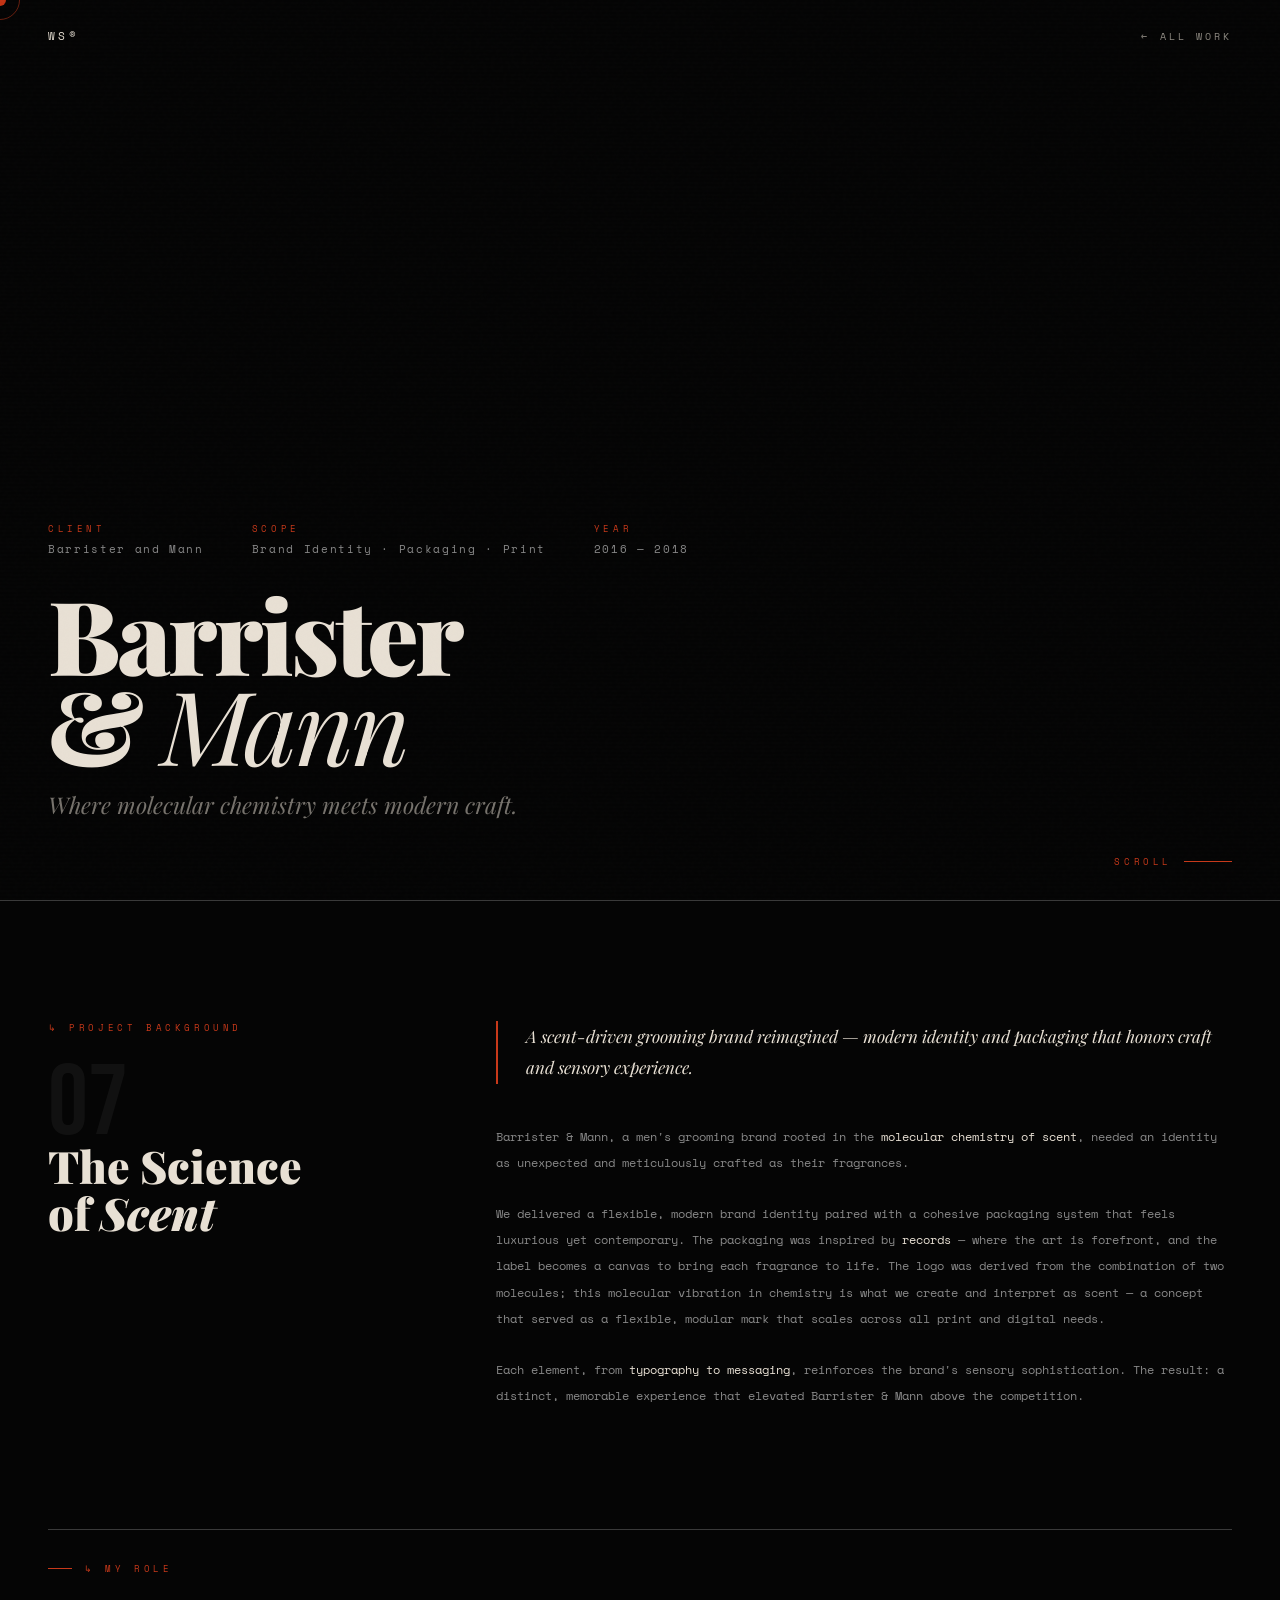
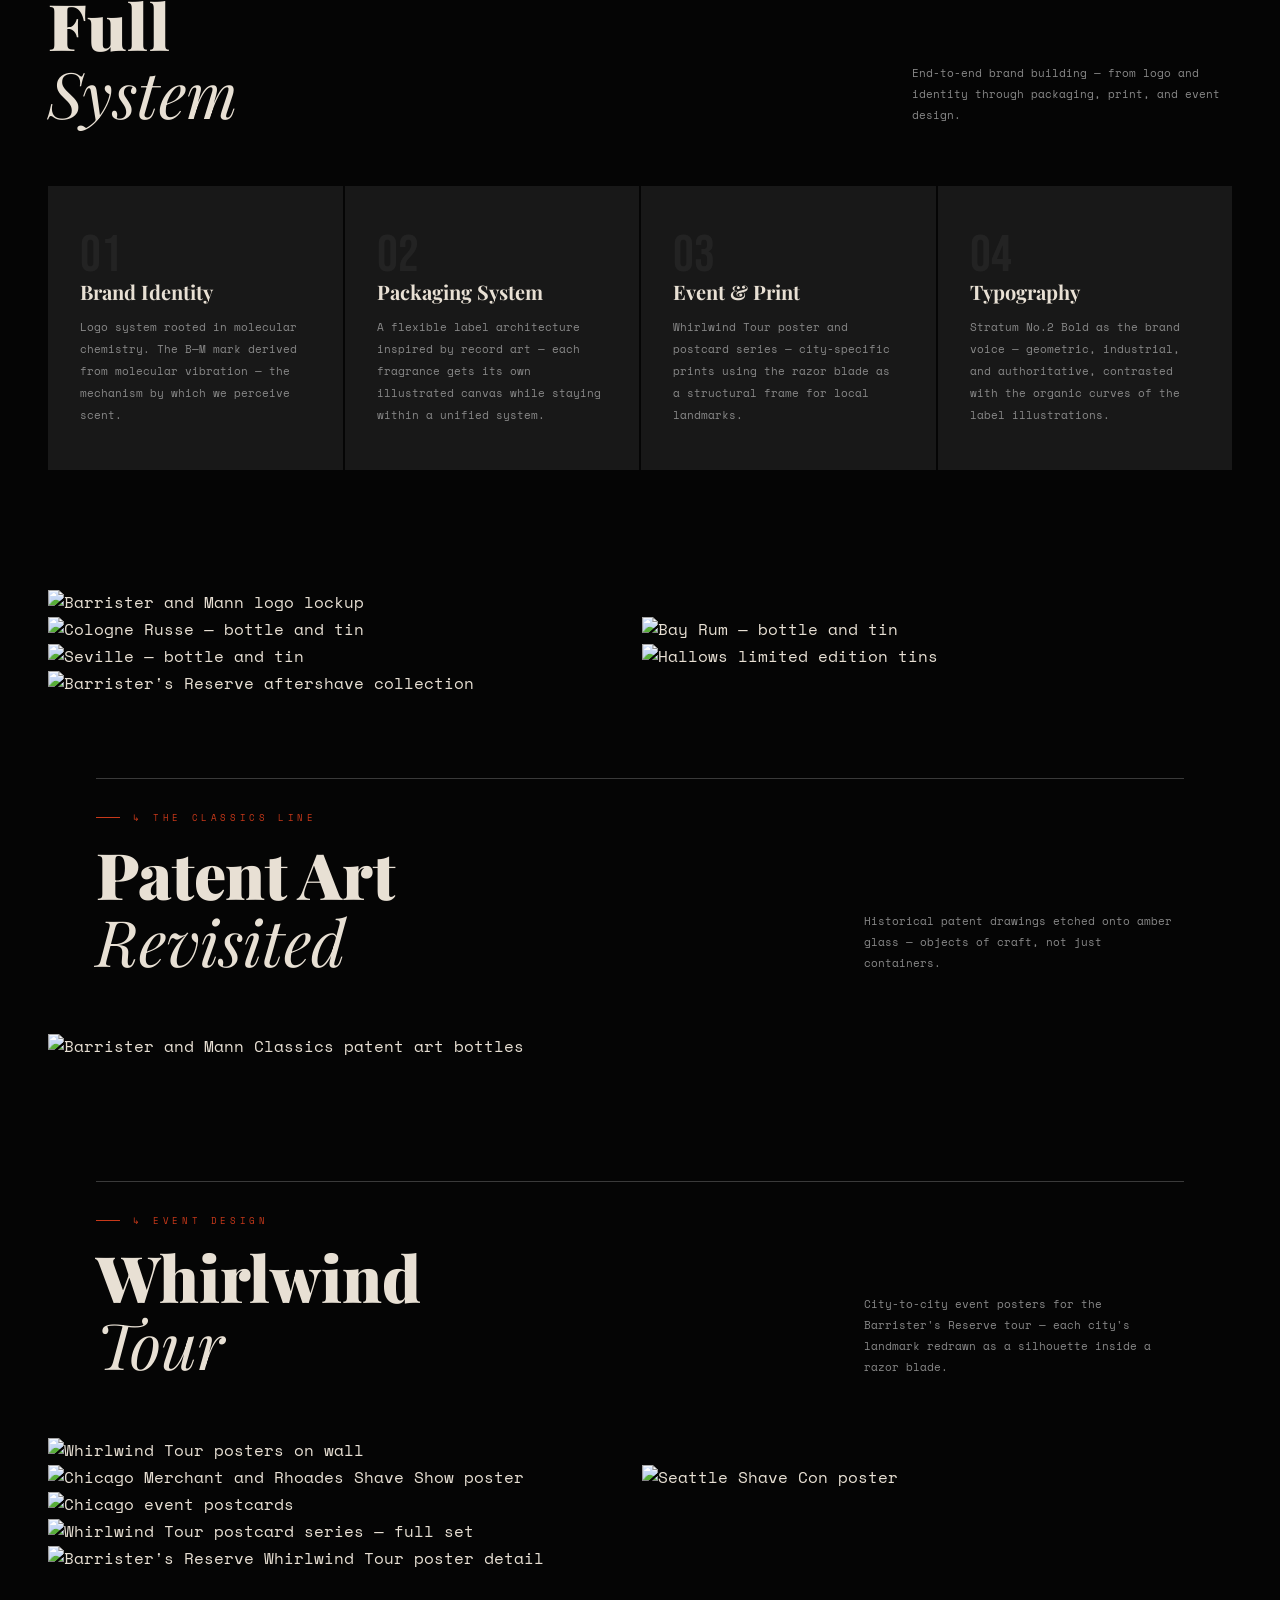
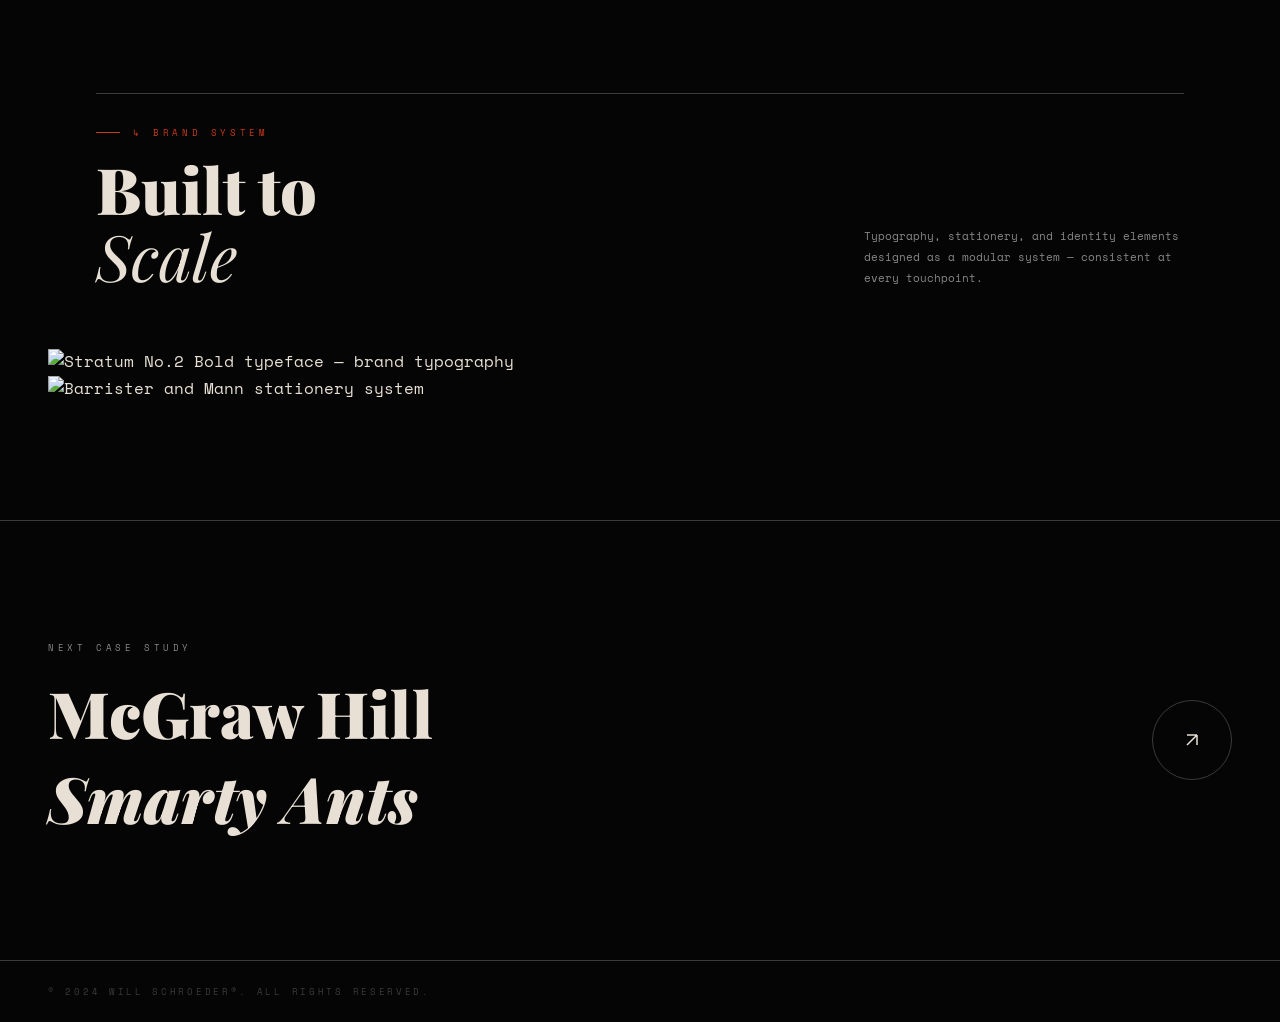
==== work/barrister-mann.html @ c2c6e13b "Add Barrister and Mann case study page Full case study with hero, overview, role cards, and image se" ====
<!DOCTYPE html>
<html lang="en">
<head>
<meta charset="UTF-8">
<meta name="viewport" content="width=device-width, initial-scale=1.0">
<title>Barrister and Mann — Will Schroeder®</title>
<style>
@import url('https://fonts.googleapis.com/css2?family=Playfair+Display:ital,wght@0,400;0,700;0,900;1,400;1,700&family=Space+Mono:ital,wght@0,400;0,700;1,400&family=Bebas+Neue&display=swap');
:root{--black:#050505;--bone:#e8e0d4;--red:#c8391a;--gray:#3a3a3a;--gray-light:#888;}
*,*::before,*::after{margin:0;padding:0;box-sizing:border-box;}
html{scroll-behavior:smooth;}
body{background:var(--black);color:var(--bone);font-family:'Space Mono',monospace;overflow-x:hidden;cursor:none;}
body::before{content:'';position:fixed;inset:0;background-image:url("data:image/svg+xml,%3Csvg viewBox='0 0 256 256' xmlns='http://www.w3.org/2000/svg'%3E%3Cfilter id='noise'%3E%3CfeTurbulence type='fractalNoise' baseFrequency='0.9' numOctaves='4' stitchTiles='stitch'/%3E%3C/filter%3E%3Crect width='100%25' height='100%25' filter='url(%23noise)' opacity='0.04'/%3E%3C/svg%3E");pointer-events:none;z-index:9990;opacity:0.35;}
.cursor{position:fixed;width:12px;height:12px;background:var(--red);border-radius:50%;pointer-events:none;z-index:9999;mix-blend-mode:difference;transform:translate(-50%,-50%);transition:width .2s,height .2s;}
.cursor-ring{position:fixed;width:40px;height:40px;border:1px solid rgba(200,57,26,0.5);border-radius:50%;pointer-events:none;z-index:9998;transform:translate(-50%,-50%);transition:width .3s,height .3s;}
.cursor.expand{width:20px;height:20px;}.cursor-ring.expand{width:64px;height:64px;}
nav{position:fixed;top:0;left:0;right:0;z-index:100;display:flex;justify-content:space-between;align-items:center;padding:28px 48px;transition:background .4s;}
nav.scrolled{background:rgba(5,5,5,0.88);backdrop-filter:blur(12px);border-bottom:1px solid rgba(58,58,58,0.4);}
.nav-logo{font-family:'Space Mono',monospace;font-size:11px;letter-spacing:.3em;text-transform:uppercase;color:var(--bone);text-decoration:none;}
.nav-back{font-size:10px;letter-spacing:.3em;text-transform:uppercase;color:var(--bone);text-decoration:none;opacity:.6;transition:opacity .2s;display:flex;align-items:center;gap:10px;}
.nav-back:hover{opacity:1;}.nav-back::before{content:'←';}

/* HERO */
#hero{position:relative;height:100vh;display:flex;flex-direction:column;justify-content:flex-end;padding:0 48px 80px;overflow:hidden;}
.hero-bg{position:absolute;inset:0;background-size:cover;background-position:center;filter:brightness(0.35) saturate(0.7);}
.hero-bg-overlay{position:absolute;inset:0;background:linear-gradient(to top,rgba(5,5,5,1) 0%,rgba(5,5,5,0.5) 45%,rgba(5,5,5,0.1) 100%);}
.hero-scanlines{position:absolute;inset:0;z-index:2;background:repeating-linear-gradient(0deg,transparent,transparent 2px,rgba(0,0,0,0.04) 2px,rgba(0,0,0,0.04) 4px);pointer-events:none;}
.hero-meta{position:relative;z-index:3;display:flex;gap:48px;margin-bottom:32px;opacity:0;animation:fadeUp 1s ease .4s forwards;}
.hero-meta-label{font-size:9px;letter-spacing:.4em;text-transform:uppercase;color:var(--red);margin-bottom:6px;}
.hero-meta-value{font-size:11px;letter-spacing:.15em;color:var(--gray-light);}
.hero-title{position:relative;z-index:3;font-family:'Playfair Display',serif;font-size:clamp(56px,8vw,130px);font-weight:900;line-height:.88;letter-spacing:-.03em;color:var(--bone);}
.hero-title em{font-style:italic;font-weight:400;}
.hero-eyeline{position:relative;z-index:3;font-family:'Playfair Display',serif;font-size:clamp(16px,1.8vw,24px);font-style:italic;color:rgba(232,224,212,0.5);margin-top:20px;opacity:0;animation:fadeIn 1s ease 1.2s forwards;}
.hero-scroll-hint{position:absolute;bottom:32px;right:48px;z-index:3;font-size:9px;letter-spacing:.4em;text-transform:uppercase;color:var(--red);display:flex;align-items:center;gap:12px;opacity:0;animation:fadeIn 1s ease 1.4s forwards;}
.hero-scroll-hint::after{content:'';display:block;width:48px;height:1px;background:var(--red);animation:extendLine 1s ease 2s both;}

/* SHARED */
.section-label{font-size:9px;letter-spacing:.4em;text-transform:uppercase;color:var(--red);display:flex;align-items:center;gap:12px;margin-bottom:16px;}
.section-label::before{content:'';width:24px;height:1px;background:var(--red);}
.section-header{border-top:1px solid var(--gray);padding-top:32px;display:flex;justify-content:space-between;align-items:baseline;margin-bottom:60px;}
.section-title{font-family:'Playfair Display',serif;font-size:clamp(36px,5vw,72px);font-weight:900;color:var(--bone);line-height:1.05;}
.section-title em{font-style:italic;font-weight:400;}
.section-note{font-size:11px;line-height:1.9;color:var(--gray-light);max-width:320px;align-self:flex-end;}
.full-img{width:100%;display:block;}
.pad{padding:0 48px 120px;}
.pad-sm{padding:0 48px 3px;}
.two-col{display:grid;grid-template-columns:1fr 1fr;gap:3px;}
.three-col{display:grid;grid-template-columns:1fr 1fr 1fr;gap:3px;}

/* OVERVIEW */
#overview{padding:120px 48px;display:grid;grid-template-columns:1fr 2fr;gap:80px;align-items:start;border-top:1px solid var(--gray);}
.overview-left{position:sticky;top:140px;}
.overview-eyebrow{font-size:9px;letter-spacing:.4em;text-transform:uppercase;color:var(--red);margin-bottom:20px;}
.overview-num{font-family:'Bebas Neue',sans-serif;font-size:100px;color:rgba(255,255,255,0.05);line-height:1;margin-bottom:-12px;}
.overview-heading{font-family:'Playfair Display',serif;font-size:clamp(32px,3.5vw,52px);font-weight:900;line-height:1.05;color:var(--bone);}
.overview-intro{font-family:'Playfair Display',serif;font-size:17px;font-weight:400;font-style:italic;line-height:1.85;color:var(--bone);border-left:2px solid var(--red);padding-left:28px;margin-bottom:40px;}
.overview-body{font-size:12px;line-height:2.2;color:var(--gray-light);}
.overview-body strong{color:var(--bone);font-weight:400;}
.overview-body p+p{margin-top:24px;}

/* ROLE CARDS */
#role{padding:0 48px 120px;}
.role-grid{display:grid;grid-template-columns:repeat(4,1fr);gap:2px;}
.role-item{background:#181818;padding:44px 32px;transition:background .3s;}
.role-item:hover{background:#242424;}
.role-num{font-family:'Bebas Neue',sans-serif;font-size:52px;color:rgba(255,255,255,0.05);line-height:1;margin-bottom:-2px;}
.role-title{font-family:'Playfair Display',serif;font-size:20px;font-weight:700;color:var(--bone);margin-bottom:12px;line-height:1.2;}
.role-body{font-size:11px;line-height:2;color:var(--gray-light);}

/* NEXT */
#next{padding:120px 48px;border-top:1px solid var(--gray);display:flex;justify-content:space-between;align-items:center;}
.next-label{font-size:9px;letter-spacing:.4em;text-transform:uppercase;color:var(--gray-light);margin-bottom:16px;}
.next-title{font-family:'Playfair Display',serif;font-size:clamp(36px,5vw,72px);font-weight:900;color:var(--bone);}
.next-arrow{width:80px;height:80px;border:1px solid var(--gray);border-radius:50%;display:flex;align-items:center;justify-content:center;text-decoration:none;transition:border-color .3s,background .3s;flex-shrink:0;}
.next-arrow:hover{border-color:var(--red);background:var(--red);}
.next-arrow svg{width:24px;height:24px;stroke:var(--bone);fill:none;}
footer{border-top:1px solid var(--gray);padding:24px 48px;display:flex;justify-content:space-between;}
.footer-copy{font-size:9px;letter-spacing:.3em;color:var(--gray);text-transform:uppercase;}

/* REVEAL */
.reveal{opacity:0;transform:translateY(44px);transition:opacity 1s cubic-bezier(0.16,1,0.3,1),transform 1s cubic-bezier(0.16,1,0.3,1);}
.reveal.visible{opacity:1;transform:translateY(0);}
.reveal-delay-1{transition-delay:.12s;}.reveal-delay-2{transition-delay:.24s;}
.reveal-img{opacity:0;transform:scale(1.04);transition:opacity 1.2s cubic-bezier(0.16,1,0.3,1),transform 1.2s cubic-bezier(0.16,1,0.3,1);}
.reveal-img.visible{opacity:1;transform:scale(1);}
.reveal-card{opacity:0;transform:translateY(60px);transition:opacity .8s cubic-bezier(0.16,1,0.3,1),transform .8s cubic-bezier(0.16,1,0.3,1);}
.reveal-card.visible{opacity:1;transform:translateY(0);}
@keyframes fadeUp{from{opacity:0;transform:translateY(30px)}to{opacity:1;transform:translateY(0)}}
@keyframes fadeIn{from{opacity:0}to{opacity:1}}
@keyframes extendLine{from{width:0}to{width:48px}}

@media(max-width:768px){
  nav{padding:20px 24px;}#hero{padding:0 24px 60px;}
  #overview{grid-template-columns:1fr;gap:40px;padding:80px 24px;}.overview-left{position:static;}
  .pad,.pad-sm,#role,#next{padding-left:24px;padding-right:24px;}
  .role-grid,.two-col,.three-col{grid-template-columns:1fr;}
  #next{flex-direction:column;gap:40px;}
}
</style>
<script defer src="/_vercel/insights/script.js"></script>
</head>
<body>
<div class="cursor" id="cursor"></div>
<div class="cursor-ring" id="cursorRing"></div>
<nav id="nav">
  <a href="/" class="nav-logo">WS®</a>
  <a href="/" class="nav-back">All Work</a>
</nav>

<section id="hero">
  <div class="hero-bg" style="background-image:url('../assets/images/B&M/689cd8c75850a53e1032d0e8_classics-p-1600.png');"></div>
  <div class="hero-bg-overlay"></div>
  <div class="hero-scanlines"></div>
  <div class="hero-meta">
    <div><p class="hero-meta-label">Client</p><p class="hero-meta-value">Barrister and Mann</p></div>
    <div><p class="hero-meta-label">Scope</p><p class="hero-meta-value">Brand Identity · Packaging · Print</p></div>
    <div><p class="hero-meta-label">Year</p><p class="hero-meta-value">2016 — 2018</p></div>
  </div>
  <h1 class="hero-title">Barrister<br>&amp; <em>Mann</em></h1>
  <p class="hero-eyeline">Where molecular chemistry meets modern craft.</p>
  <p class="hero-scroll-hint">Scroll</p>
</section>

<section id="overview">
  <div class="overview-left">
    <div class="overview-eyebrow reveal">↳ Project Background</div>
    <div class="overview-num reveal">07</div>
    <h2 class="overview-heading reveal">The Science<br>of <em>Scent</em></h2>
  </div>
  <div class="overview-right">
    <p class="overview-intro reveal">A scent-driven grooming brand reimagined — modern identity and packaging that honors craft and sensory experience.</p>
    <div class="overview-body reveal reveal-delay-1">
      <p>Barrister &amp; Mann, a men's grooming brand rooted in the <strong>molecular chemistry of scent</strong>, needed an identity as unexpected and meticulously crafted as their fragrances.</p>
      <p>We delivered a flexible, modern brand identity paired with a cohesive packaging system that feels luxurious yet contemporary. The packaging was inspired by <strong>records</strong> — where the art is forefront, and the label becomes a canvas to bring each fragrance to life. The logo was derived from the combination of two molecules; this molecular vibration in chemistry is what we create and interpret as scent — a concept that served as a flexible, modular mark that scales across all print and digital needs.</p>
      <p>Each element, from <strong>typography to messaging</strong>, reinforces the brand's sensory sophistication. The result: a distinct, memorable experience that elevated Barrister &amp; Mann above the competition.</p>
    </div>
  </div>
</section>

<section id="role">
  <div class="section-header reveal">
    <div><div class="section-label">↳ My Role</div><h2 class="section-title">Full<br><em>System</em></h2></div>
    <p class="section-note">End-to-end brand building — from logo and identity through packaging, print, and event design.</p>
  </div>
  <div class="role-grid">
    <div class="role-item reveal-card">
      <div class="role-num">01</div>
      <h3 class="role-title">Brand Identity</h3>
      <p class="role-body">Logo system rooted in molecular chemistry. The B—M mark derived from molecular vibration — the mechanism by which we perceive scent.</p>
    </div>
    <div class="role-item reveal-card reveal-delay-1">
      <div class="role-num">02</div>
      <h3 class="role-title">Packaging System</h3>
      <p class="role-body">A flexible label architecture inspired by record art — each fragrance gets its own illustrated canvas while staying within a unified system.</p>
    </div>
    <div class="role-item reveal-card reveal-delay-1">
      <div class="role-num">03</div>
      <h3 class="role-title">Event & Print</h3>
      <p class="role-body">Whirlwind Tour poster and postcard series — city-specific prints using the razor blade as a structural frame for local landmarks.</p>
    </div>
    <div class="role-item reveal-card reveal-delay-2">
      <div class="role-num">04</div>
      <h3 class="role-title">Typography</h3>
      <p class="role-body">Stratum No.2 Bold as the brand voice — geometric, industrial, and authoritative, contrasted with the organic curves of the label illustrations.</p>
    </div>
  </div>
</section>

<!-- Logo lockup full width -->
<div class="pad-sm">
  <img src="../assets/images/B&M/689cd49fa2018342fde187bf_960a3f41896477.586dbfbce761a-p-1600.webp" alt="Barrister and Mann logo lockup" class="full-img reveal-img">
</div>

<!-- Packaging: Cologne Russe + Bay Rum -->
<div class="pad-sm">
  <div class="two-col">
    <img src="../assets/images/B&M/689cd6890e5931bb81d5788a_2cfc1047063877.599335bd87789-p-1600.webp" alt="Cologne Russe — bottle and tin" class="full-img reveal-img">
    <img src="../assets/images/B&M/689cd68924e8b6cf0a14bf8a_26f36b47063877.599335bd883e4-p-1600.webp" alt="Bay Rum — bottle and tin" class="full-img reveal-img reveal-delay-1">
  </div>
</div>

<!-- Seville + Hallows -->
<div class="pad-sm">
  <div class="two-col">
    <img src="../assets/images/B&M/689cd5dc96dcd96eb67698f5_6cf5c541896477.5993345fb32b3-p-1600.webp" alt="Seville — bottle and tin" class="full-img reveal-img">
    <img src="../assets/images/B&M/689cd9028ba51c180fc7b5d1_hallows-p-1600.png" alt="Hallows limited edition tins" class="full-img reveal-img reveal-delay-1">
  </div>
</div>

<!-- 6-bottle classics lineup full width -->
<div class="pad-sm">
  <img src="../assets/images/B&M/689cd8c75850a53e1032d0e8_classics-p-1600.png" alt="Barrister's Reserve aftershave collection" class="full-img reveal-img">
</div>

<!-- Patent art classics bottles -->
<section class="pad-sm">
  <div class="section-header reveal" style="margin:80px 48px 60px;border-top:1px solid var(--gray);padding-top:32px;">
    <div><div class="section-label">↳ The Classics Line</div><h2 class="section-title">Patent Art<br><em>Revisited</em></h2></div>
    <p class="section-note">Historical patent drawings etched onto amber glass — objects of craft, not just containers.</p>
  </div>
  <img src="../assets/images/B&M/689cd6d122f2378c82586ef3_9a79b341896477.59a83dc09b18b-p-1600.webp" alt="Barrister and Mann Classics patent art bottles" class="full-img reveal-img">
</section>

<!-- Event Design section -->
<section class="pad-sm" style="margin-top:120px;">
  <div class="section-header reveal" style="margin:0 48px 60px;border-top:1px solid var(--gray);padding-top:32px;">
    <div><div class="section-label">↳ Event Design</div><h2 class="section-title">Whirlwind<br><em>Tour</em></h2></div>
    <p class="section-note">City-to-city event posters for the Barrister's Reserve tour — each city's landmark redrawn as a silhouette inside a razor blade.</p>
  </div>
  <img src="../assets/images/B&M/689cd775a91d0fc785f4315d_98980545702693.583a26285aefd-p-1600.webp" alt="Whirlwind Tour posters on wall" class="full-img reveal-img">
</section>

<!-- Chicago + Seattle posters -->
<div class="pad-sm">
  <div class="two-col">
    <img src="../assets/images/B&M/689cd790b5bf200810b61493_b2637545702693.5873039c3eda0-p-1600.webp" alt="Chicago Merchant and Rhoades Shave Show poster" class="full-img reveal-img">
    <img src="../assets/images/B&M/689cd71ec0679bfd2c8c90a3_30bcd541896477.5874edc495448-p-1600.webp" alt="Seattle Shave Con poster" class="full-img reveal-img reveal-delay-1">
  </div>
</div>

<!-- Orange postcards stacked -->
<div class="pad-sm">
  <img src="../assets/images/B&M/689cd790120148bdd1f8f526_ff473c45702693.588ff9f20430e-p-1600.webp" alt="Chicago event postcards" class="full-img reveal-img">
</div>

<!-- Fanned colorful postcards -->
<div class="pad-sm">
  <img src="../assets/images/B&M/689cd7904059bc07fa995215_ba06f145702693.588827979838c-p-1600.webp" alt="Whirlwind Tour postcard series — full set" class="full-img reveal-img">
</div>

<!-- Red poster detail -->
<div class="pad-sm">
  <img src="../assets/images/B&M/689cd71e452a729e765cd489_514bc441896477.588826cf0d6d0-p-1600.webp" alt="Barrister's Reserve Whirlwind Tour poster detail" class="full-img reveal-img">
</div>

<!-- Brand System section -->
<section class="pad-sm" style="margin-top:120px;">
  <div class="section-header reveal" style="margin:0 48px 60px;border-top:1px solid var(--gray);padding-top:32px;">
    <div><div class="section-label">↳ Brand System</div><h2 class="section-title">Built to<br><em>Scale</em></h2></div>
    <p class="section-note">Typography, stationery, and identity elements designed as a modular system — consistent at every touchpoint.</p>
  </div>
  <img src="../assets/images/B&M/689cd7dc90affe313e9d6e58_370f7d41896477.5874ec30d5b43-p-1600.webp" alt="Stratum No.2 Bold typeface — brand typography" class="full-img reveal-img">
</section>

<!-- Stationery -->
<div class="pad">
  <img src="../assets/images/B&M/689cd5c2eeff62ee60df176c_0441e141896477.588827fe960d5-p-1600.webp" alt="Barrister and Mann stationery system" class="full-img reveal-img">
</div>

<section id="next">
  <div>
    <p class="next-label reveal">Next Case Study</p>
    <h2 class="next-title reveal reveal-delay-1">McGraw Hill<br><em>Smarty Ants</em></h2>
  </div>
  <a href="mcgraw-hill.html" class="next-arrow">
    <svg viewBox="0 0 24 24" stroke-width="1.5"><path d="M7 17L17 7M17 7H7M17 7v10"/></svg>
  </a>
</section>
<footer>
  <span class="footer-copy">© 2024 Will Schroeder®. All rights reserved.</span>
</footer>

<script>
  const cursor=document.getElementById('cursor'),ring=document.getElementById('cursorRing');
  let mx=0,my=0,rx=0,ry=0;
  document.addEventListener('mousemove',e=>{mx=e.clientX;my=e.clientY;cursor.style.left=mx+'px';cursor.style.top=my+'px';});
  function animateRing(){rx+=(mx-rx)*0.12;ry+=(my-ry)*0.12;ring.style.left=rx+'px';ring.style.top=ry+'px';requestAnimationFrame(animateRing);}
  animateRing();
  document.querySelectorAll('a,button').forEach(el=>{
    el.addEventListener('mouseenter',()=>{cursor.classList.add('expand');ring.classList.add('expand');});
    el.addEventListener('mouseleave',()=>{cursor.classList.remove('expand');ring.classList.remove('expand');});
  });
  const nav=document.getElementById('nav');
  window.addEventListener('scroll',()=>{if(window.scrollY>80)nav.classList.add('scrolled');else nav.classList.remove('scrolled');});
  const reveals=document.querySelectorAll('.reveal,.reveal-img,.reveal-card');
  const obs=new IntersectionObserver(entries=>{entries.forEach(e=>{if(e.isIntersecting)e.target.classList.add('visible');});},{threshold:0.08,rootMargin:'0px 0px -60px 0px'});
  reveals.forEach(el=>obs.observe(el));
</script>
</body>
</html>
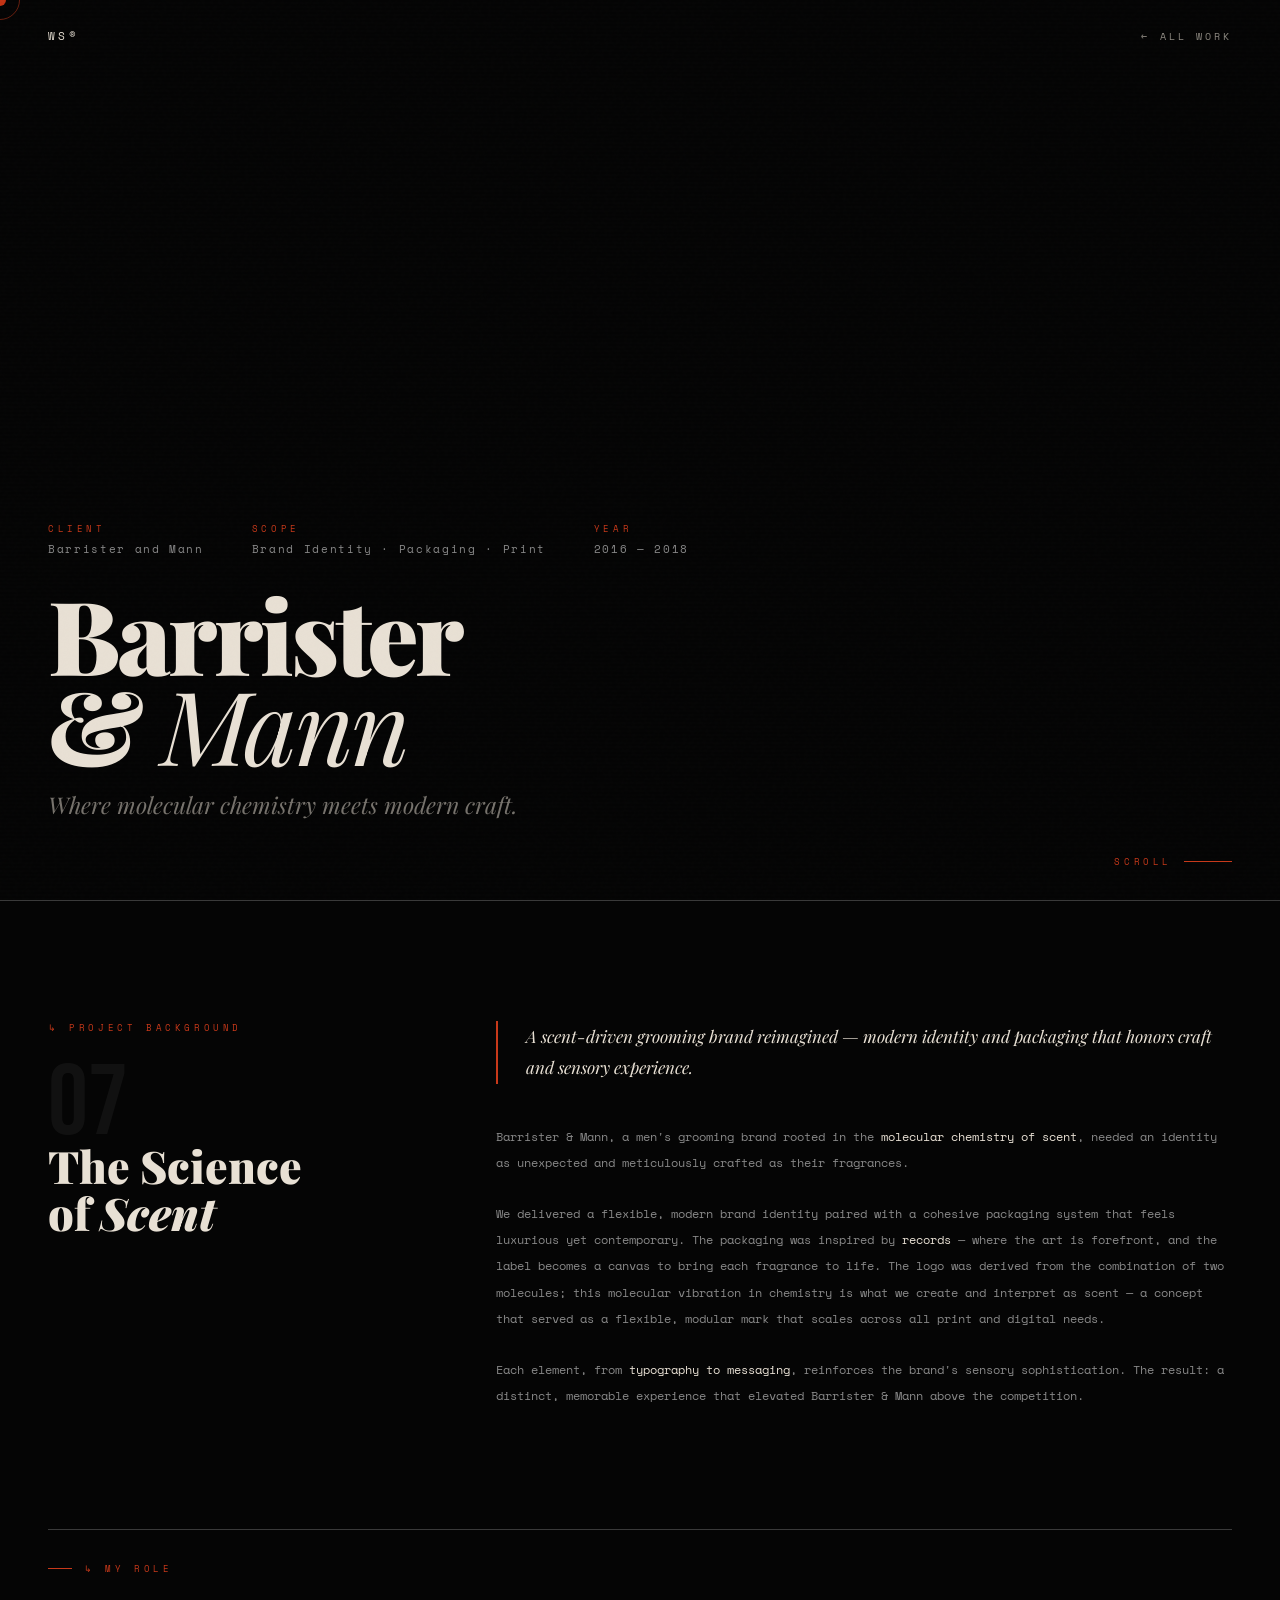
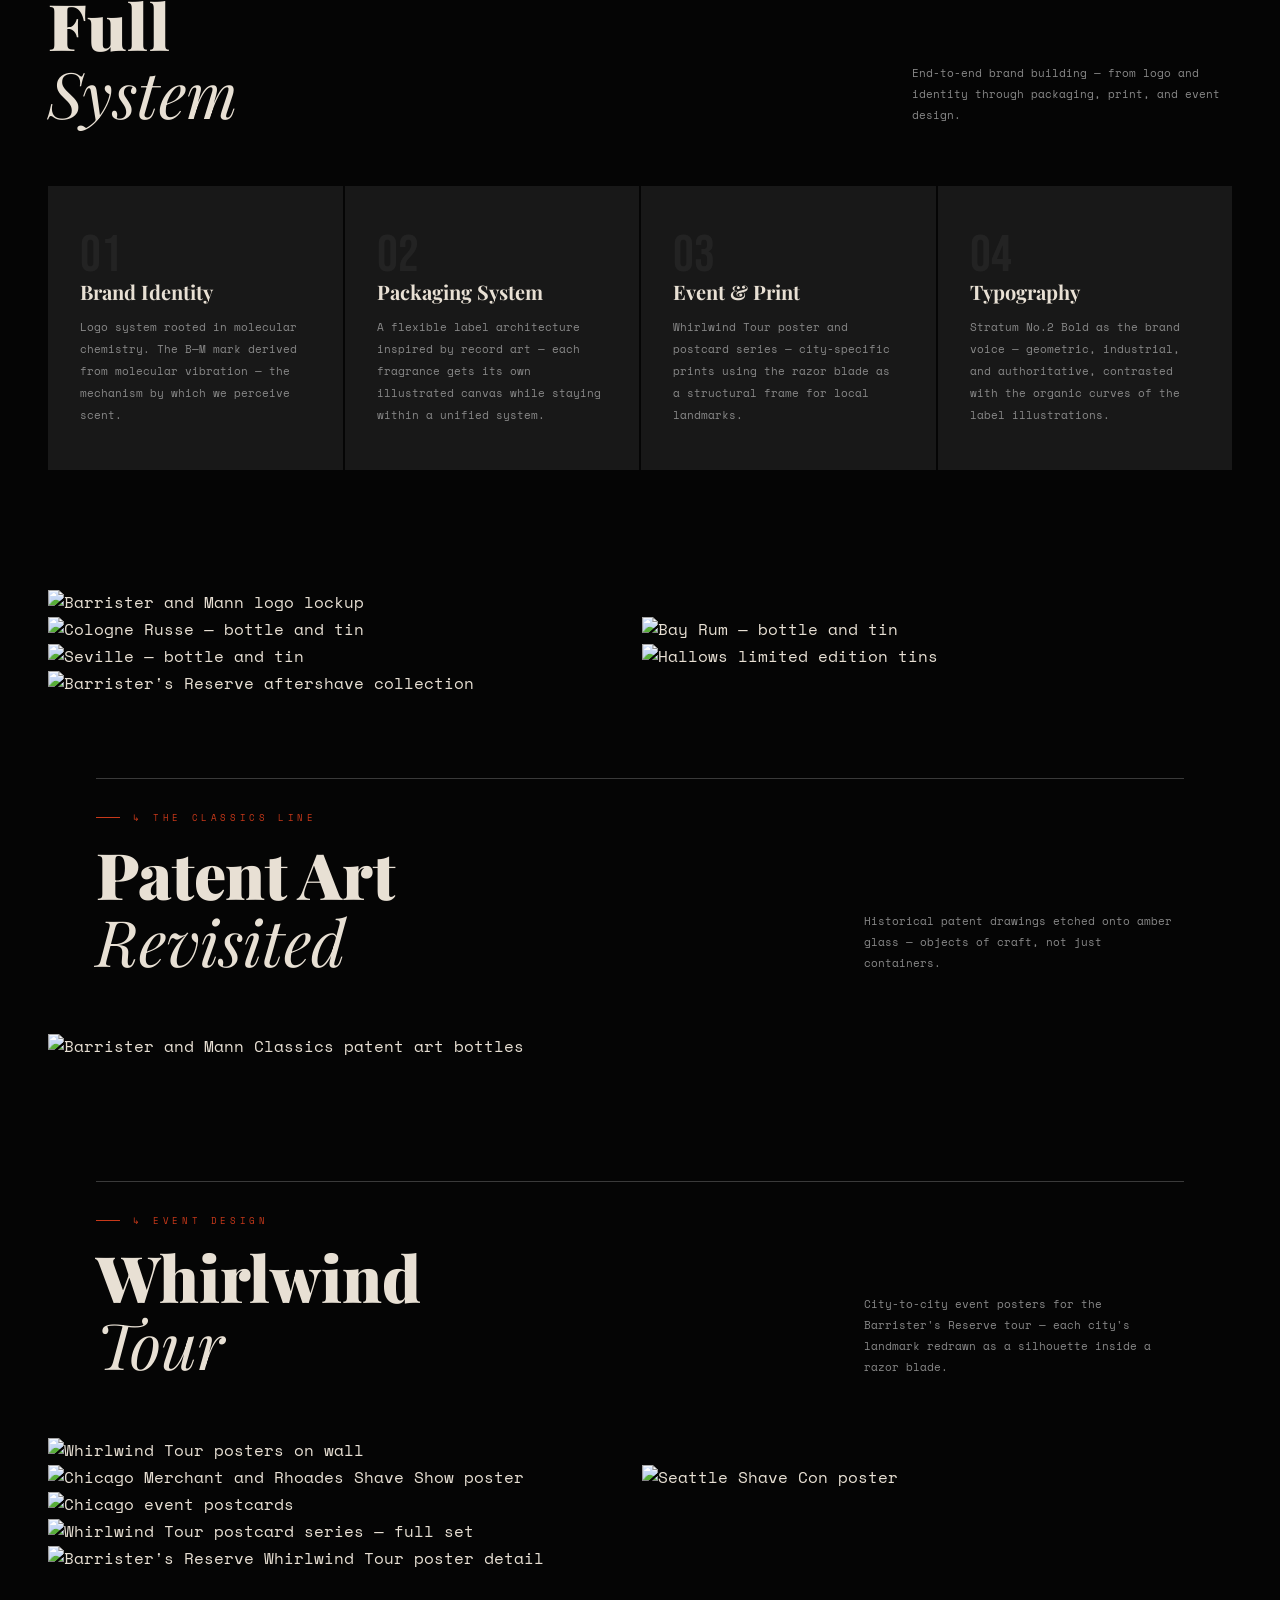
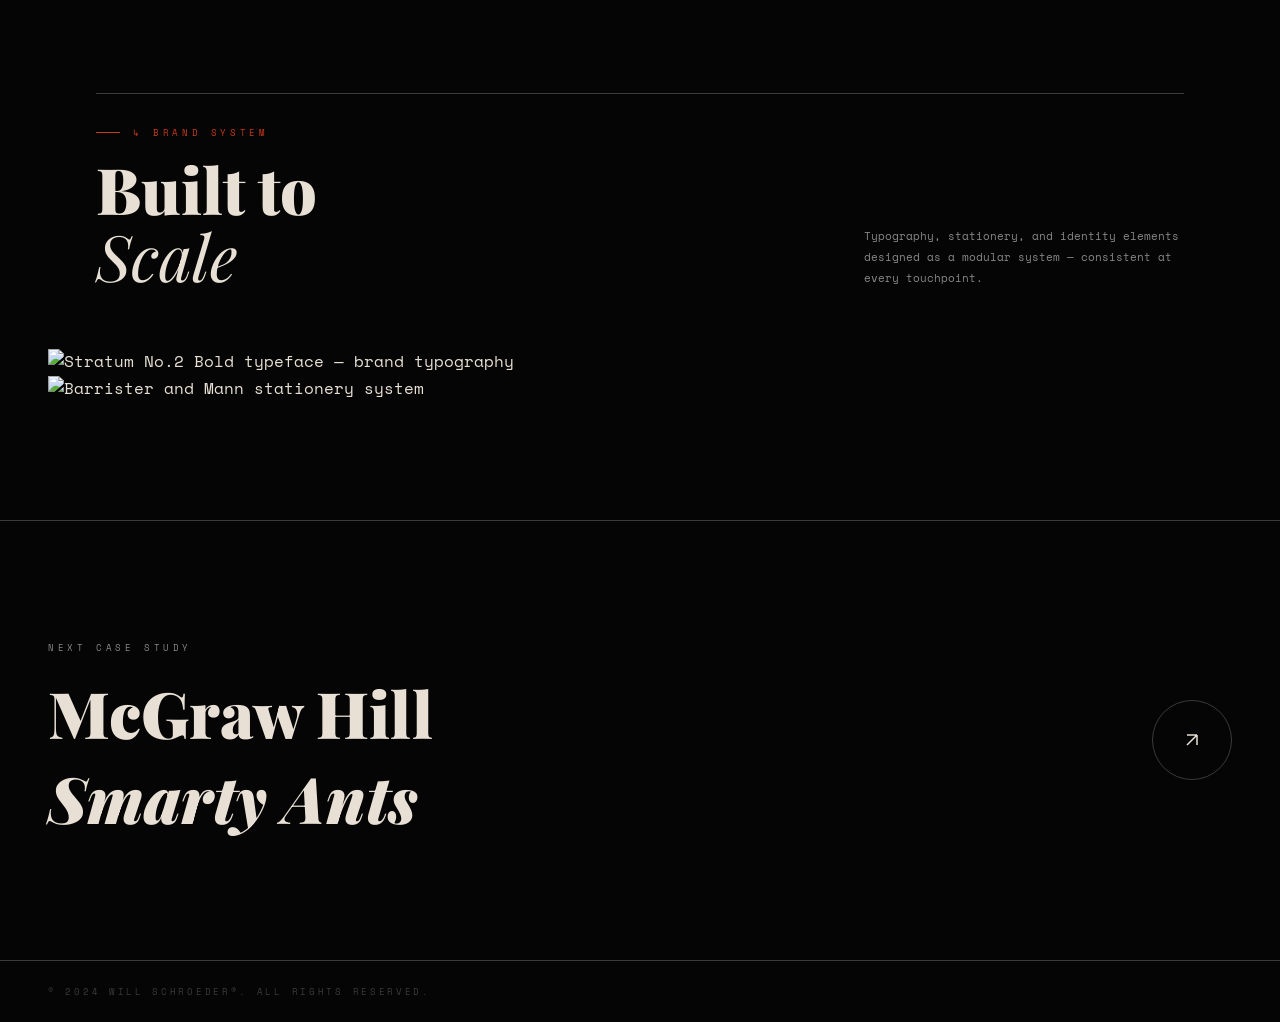
==== commit a3af92bf: "Fix B&M image paths — URL-encode ampersand in folder name Browser can't resolve 'B&M' in URLs; repla" ====
--- a/work/barrister-mann.html
+++ b/work/barrister-mann.html
@@ -108,7 +108,7 @@
 </nav>
 
 <section id="hero">
-  <div class="hero-bg" style="background-image:url('../assets/images/B&M/689cd8c75850a53e1032d0e8_classics-p-1600.png');"></div>
+  <div class="hero-bg" style="background-image:url('../assets/images/B%26M/689cd8c75850a53e1032d0e8_classics-p-1600.png');"></div>
   <div class="hero-bg-overlay"></div>
   <div class="hero-scanlines"></div>
   <div class="hero-meta">
@@ -168,28 +168,28 @@
 
 <!-- Logo lockup full width -->
 <div class="pad-sm">
-  <img src="../assets/images/B&M/689cd49fa2018342fde187bf_960a3f41896477.586dbfbce761a-p-1600.webp" alt="Barrister and Mann logo lockup" class="full-img reveal-img">
+  <img src="../assets/images/B%26M/689cd49fa2018342fde187bf_960a3f41896477.586dbfbce761a-p-1600.webp" alt="Barrister and Mann logo lockup" class="full-img reveal-img">
 </div>
 
 <!-- Packaging: Cologne Russe + Bay Rum -->
 <div class="pad-sm">
   <div class="two-col">
-    <img src="../assets/images/B&M/689cd6890e5931bb81d5788a_2cfc1047063877.599335bd87789-p-1600.webp" alt="Cologne Russe — bottle and tin" class="full-img reveal-img">
-    <img src="../assets/images/B&M/689cd68924e8b6cf0a14bf8a_26f36b47063877.599335bd883e4-p-1600.webp" alt="Bay Rum — bottle and tin" class="full-img reveal-img reveal-delay-1">
+    <img src="../assets/images/B%26M/689cd6890e5931bb81d5788a_2cfc1047063877.599335bd87789-p-1600.webp" alt="Cologne Russe — bottle and tin" class="full-img reveal-img">
+    <img src="../assets/images/B%26M/689cd68924e8b6cf0a14bf8a_26f36b47063877.599335bd883e4-p-1600.webp" alt="Bay Rum — bottle and tin" class="full-img reveal-img reveal-delay-1">
   </div>
 </div>
 
 <!-- Seville + Hallows -->
 <div class="pad-sm">
   <div class="two-col">
-    <img src="../assets/images/B&M/689cd5dc96dcd96eb67698f5_6cf5c541896477.5993345fb32b3-p-1600.webp" alt="Seville — bottle and tin" class="full-img reveal-img">
-    <img src="../assets/images/B&M/689cd9028ba51c180fc7b5d1_hallows-p-1600.png" alt="Hallows limited edition tins" class="full-img reveal-img reveal-delay-1">
+    <img src="../assets/images/B%26M/689cd5dc96dcd96eb67698f5_6cf5c541896477.5993345fb32b3-p-1600.webp" alt="Seville — bottle and tin" class="full-img reveal-img">
+    <img src="../assets/images/B%26M/689cd9028ba51c180fc7b5d1_hallows-p-1600.png" alt="Hallows limited edition tins" class="full-img reveal-img reveal-delay-1">
   </div>
 </div>
 
 <!-- 6-bottle classics lineup full width -->
 <div class="pad-sm">
-  <img src="../assets/images/B&M/689cd8c75850a53e1032d0e8_classics-p-1600.png" alt="Barrister's Reserve aftershave collection" class="full-img reveal-img">
+  <img src="../assets/images/B%26M/689cd8c75850a53e1032d0e8_classics-p-1600.png" alt="Barrister's Reserve aftershave collection" class="full-img reveal-img">
 </div>
 
 <!-- Patent art classics bottles -->
@@ -198,7 +198,7 @@
     <div><div class="section-label">↳ The Classics Line</div><h2 class="section-title">Patent Art<br><em>Revisited</em></h2></div>
     <p class="section-note">Historical patent drawings etched onto amber glass — objects of craft, not just containers.</p>
   </div>
-  <img src="../assets/images/B&M/689cd6d122f2378c82586ef3_9a79b341896477.59a83dc09b18b-p-1600.webp" alt="Barrister and Mann Classics patent art bottles" class="full-img reveal-img">
+  <img src="../assets/images/B%26M/689cd6d122f2378c82586ef3_9a79b341896477.59a83dc09b18b-p-1600.webp" alt="Barrister and Mann Classics patent art bottles" class="full-img reveal-img">
 </section>
 
 <!-- Event Design section -->
@@ -207,30 +207,30 @@
     <div><div class="section-label">↳ Event Design</div><h2 class="section-title">Whirlwind<br><em>Tour</em></h2></div>
     <p class="section-note">City-to-city event posters for the Barrister's Reserve tour — each city's landmark redrawn as a silhouette inside a razor blade.</p>
   </div>
-  <img src="../assets/images/B&M/689cd775a91d0fc785f4315d_98980545702693.583a26285aefd-p-1600.webp" alt="Whirlwind Tour posters on wall" class="full-img reveal-img">
+  <img src="../assets/images/B%26M/689cd775a91d0fc785f4315d_98980545702693.583a26285aefd-p-1600.webp" alt="Whirlwind Tour posters on wall" class="full-img reveal-img">
 </section>
 
 <!-- Chicago + Seattle posters -->
 <div class="pad-sm">
   <div class="two-col">
-    <img src="../assets/images/B&M/689cd790b5bf200810b61493_b2637545702693.5873039c3eda0-p-1600.webp" alt="Chicago Merchant and Rhoades Shave Show poster" class="full-img reveal-img">
-    <img src="../assets/images/B&M/689cd71ec0679bfd2c8c90a3_30bcd541896477.5874edc495448-p-1600.webp" alt="Seattle Shave Con poster" class="full-img reveal-img reveal-delay-1">
+    <img src="../assets/images/B%26M/689cd790b5bf200810b61493_b2637545702693.5873039c3eda0-p-1600.webp" alt="Chicago Merchant and Rhoades Shave Show poster" class="full-img reveal-img">
+    <img src="../assets/images/B%26M/689cd71ec0679bfd2c8c90a3_30bcd541896477.5874edc495448-p-1600.webp" alt="Seattle Shave Con poster" class="full-img reveal-img reveal-delay-1">
   </div>
 </div>
 
 <!-- Orange postcards stacked -->
 <div class="pad-sm">
-  <img src="../assets/images/B&M/689cd790120148bdd1f8f526_ff473c45702693.588ff9f20430e-p-1600.webp" alt="Chicago event postcards" class="full-img reveal-img">
+  <img src="../assets/images/B%26M/689cd790120148bdd1f8f526_ff473c45702693.588ff9f20430e-p-1600.webp" alt="Chicago event postcards" class="full-img reveal-img">
 </div>
 
 <!-- Fanned colorful postcards -->
 <div class="pad-sm">
-  <img src="../assets/images/B&M/689cd7904059bc07fa995215_ba06f145702693.588827979838c-p-1600.webp" alt="Whirlwind Tour postcard series — full set" class="full-img reveal-img">
+  <img src="../assets/images/B%26M/689cd7904059bc07fa995215_ba06f145702693.588827979838c-p-1600.webp" alt="Whirlwind Tour postcard series — full set" class="full-img reveal-img">
 </div>
 
 <!-- Red poster detail -->
 <div class="pad-sm">
-  <img src="../assets/images/B&M/689cd71e452a729e765cd489_514bc441896477.588826cf0d6d0-p-1600.webp" alt="Barrister's Reserve Whirlwind Tour poster detail" class="full-img reveal-img">
+  <img src="../assets/images/B%26M/689cd71e452a729e765cd489_514bc441896477.588826cf0d6d0-p-1600.webp" alt="Barrister's Reserve Whirlwind Tour poster detail" class="full-img reveal-img">
 </div>
 
 <!-- Brand System section -->
@@ -239,12 +239,12 @@
     <div><div class="section-label">↳ Brand System</div><h2 class="section-title">Built to<br><em>Scale</em></h2></div>
     <p class="section-note">Typography, stationery, and identity elements designed as a modular system — consistent at every touchpoint.</p>
   </div>
-  <img src="../assets/images/B&M/689cd7dc90affe313e9d6e58_370f7d41896477.5874ec30d5b43-p-1600.webp" alt="Stratum No.2 Bold typeface — brand typography" class="full-img reveal-img">
+  <img src="../assets/images/B%26M/689cd7dc90affe313e9d6e58_370f7d41896477.5874ec30d5b43-p-1600.webp" alt="Stratum No.2 Bold typeface — brand typography" class="full-img reveal-img">
 </section>
 
 <!-- Stationery -->
 <div class="pad">
-  <img src="../assets/images/B&M/689cd5c2eeff62ee60df176c_0441e141896477.588827fe960d5-p-1600.webp" alt="Barrister and Mann stationery system" class="full-img reveal-img">
+  <img src="../assets/images/B%26M/689cd5c2eeff62ee60df176c_0441e141896477.588827fe960d5-p-1600.webp" alt="Barrister and Mann stationery system" class="full-img reveal-img">
 </div>
 
 <section id="next">
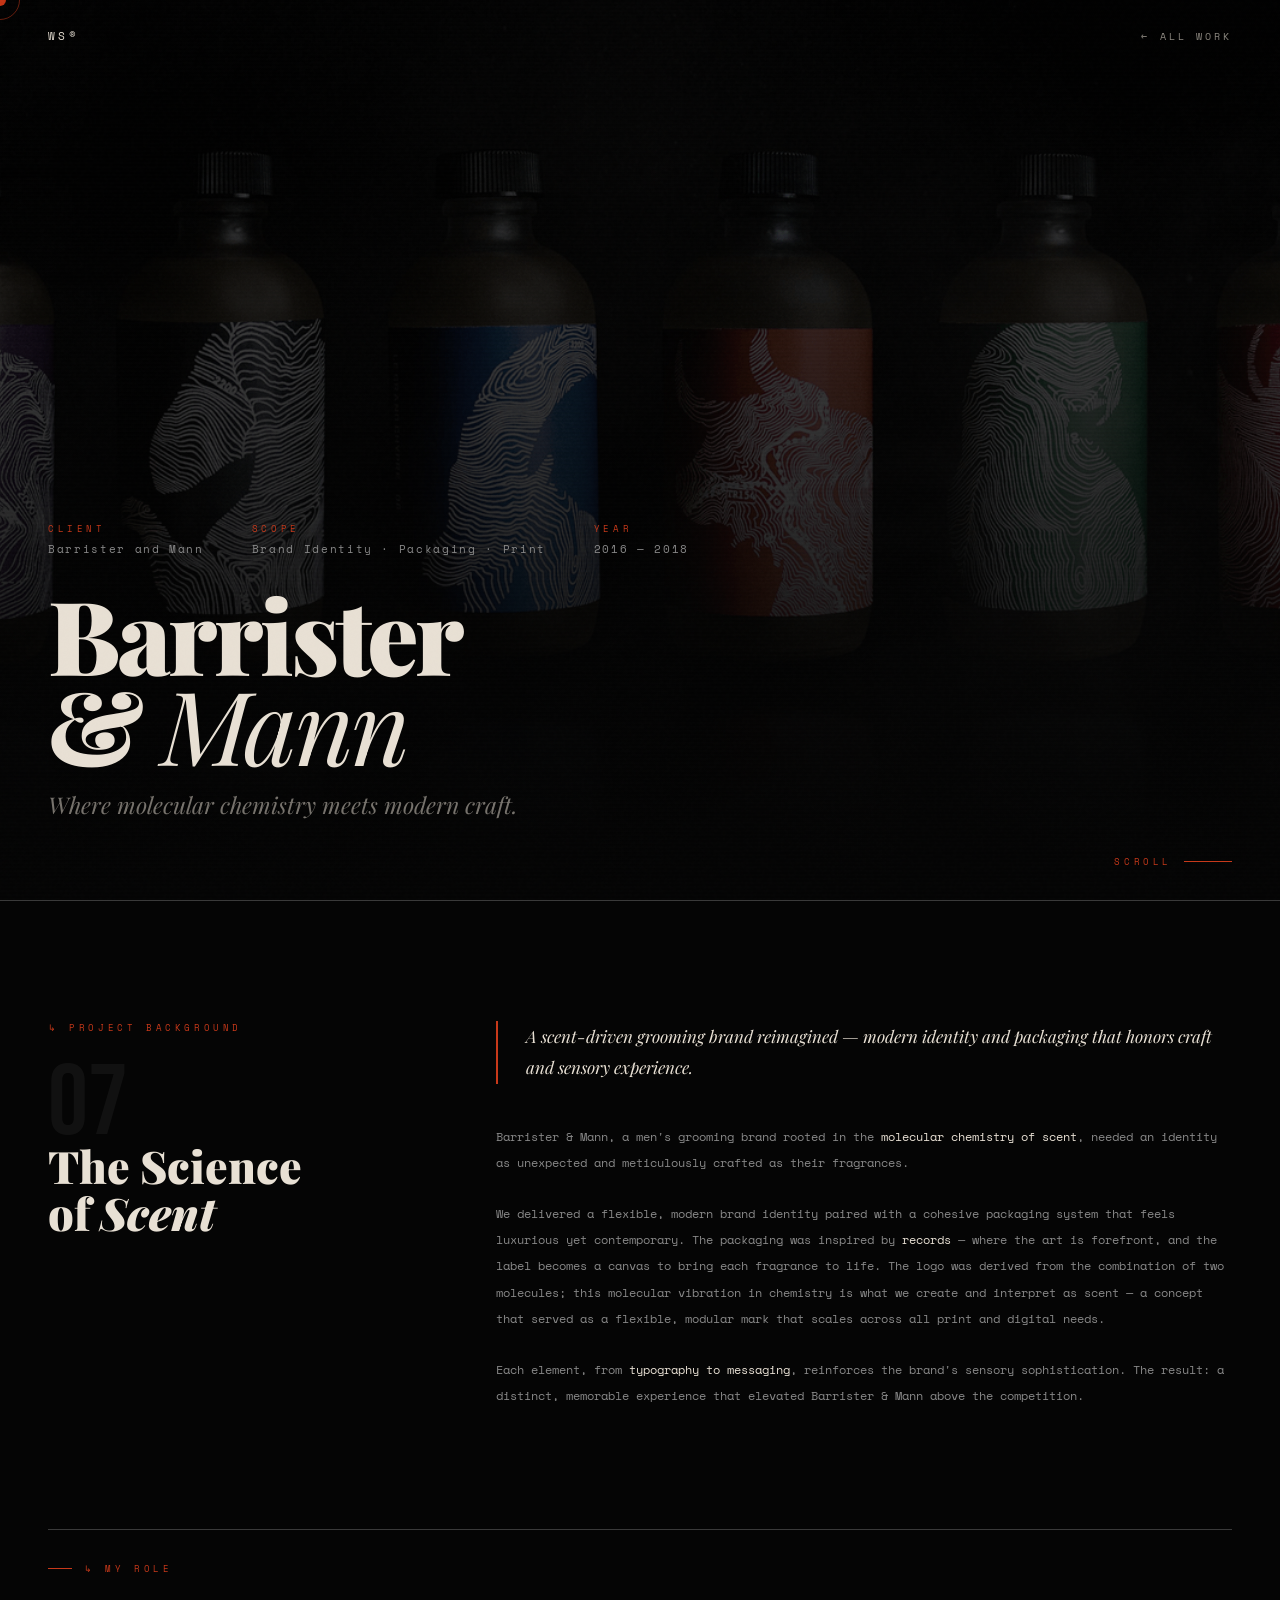
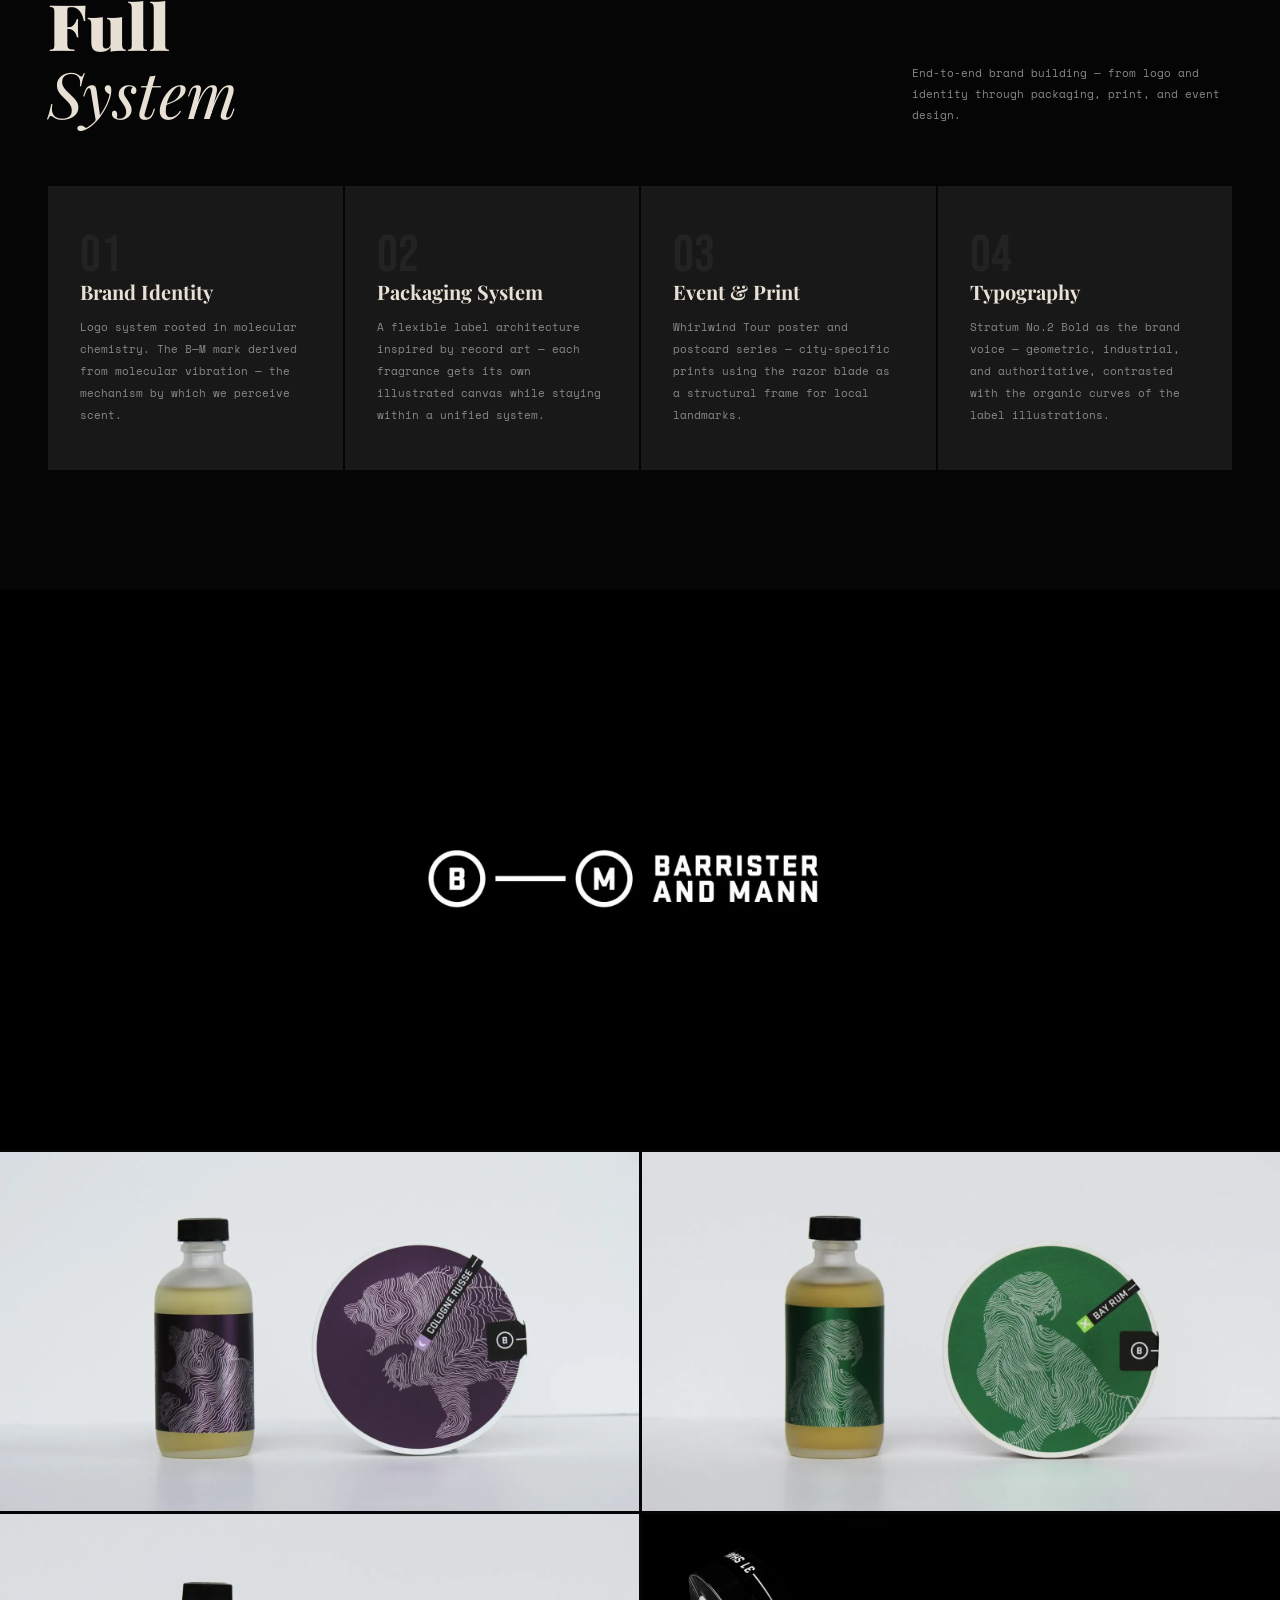
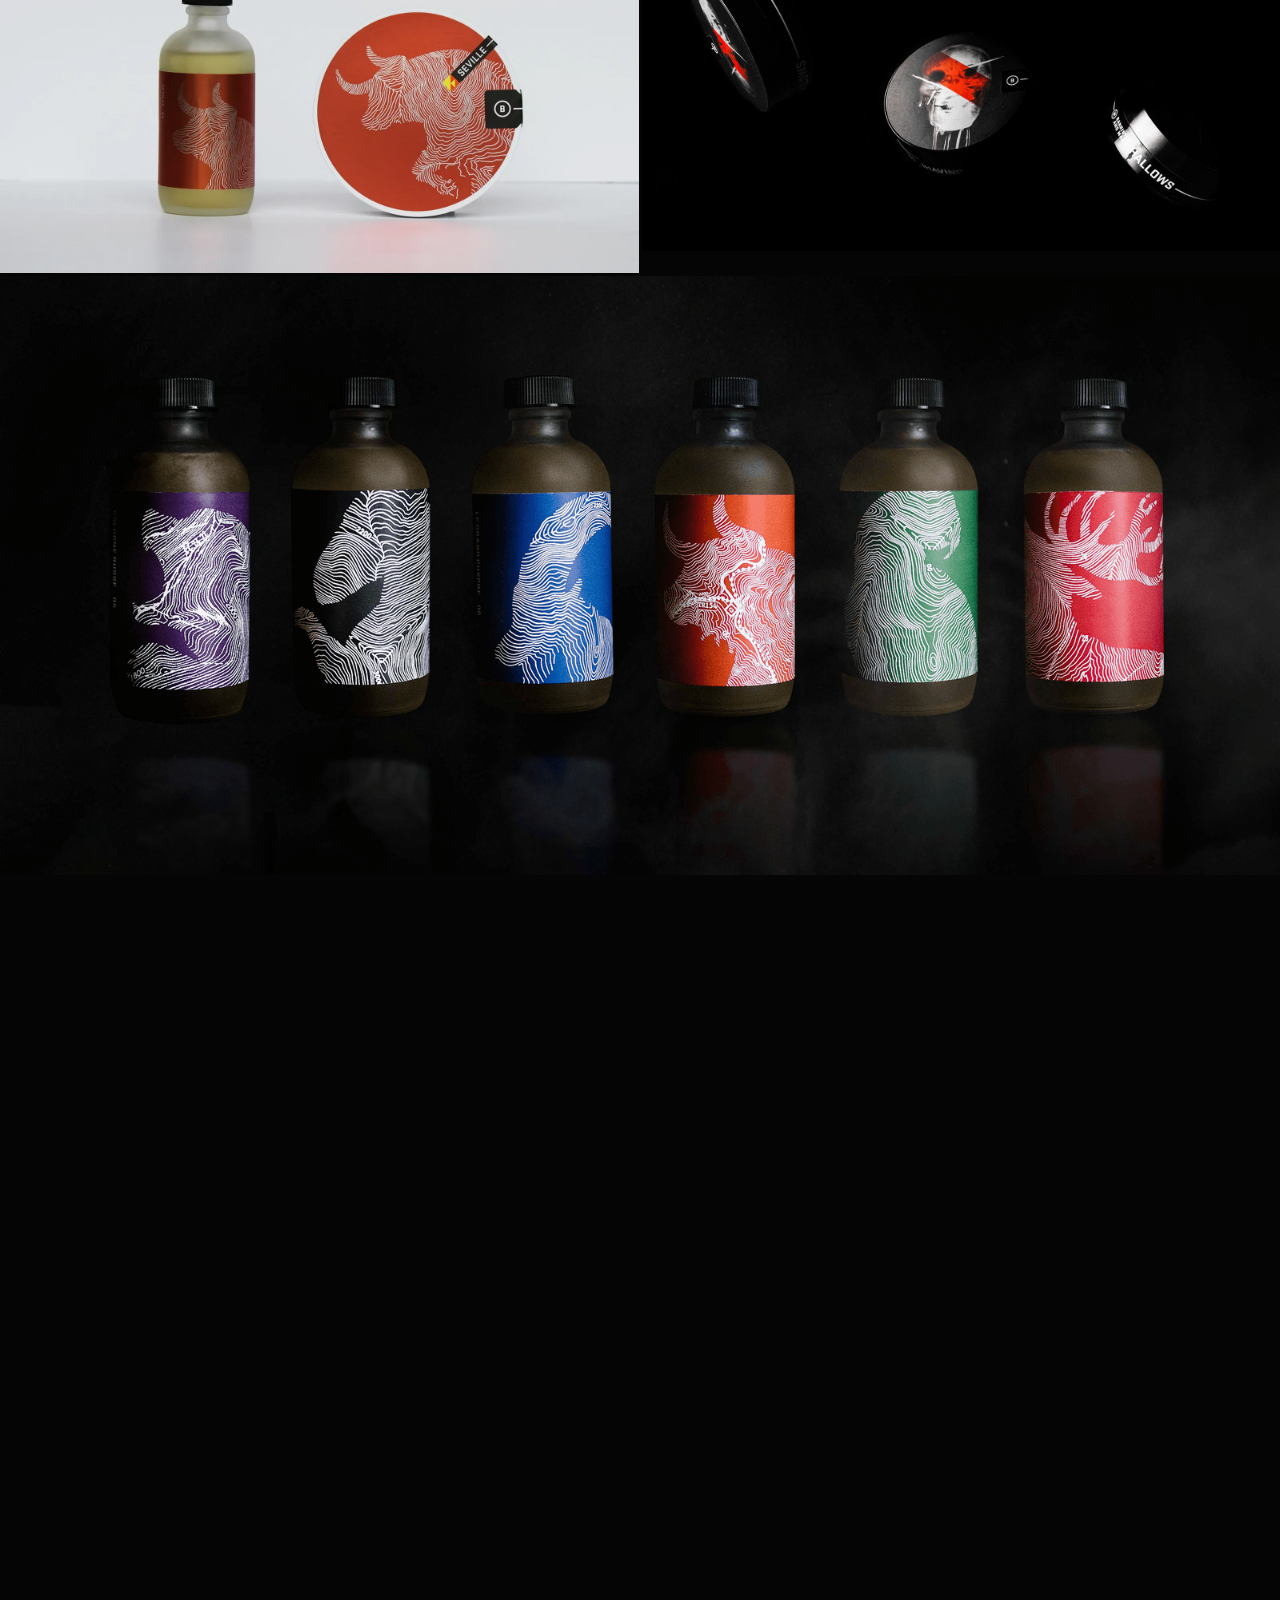
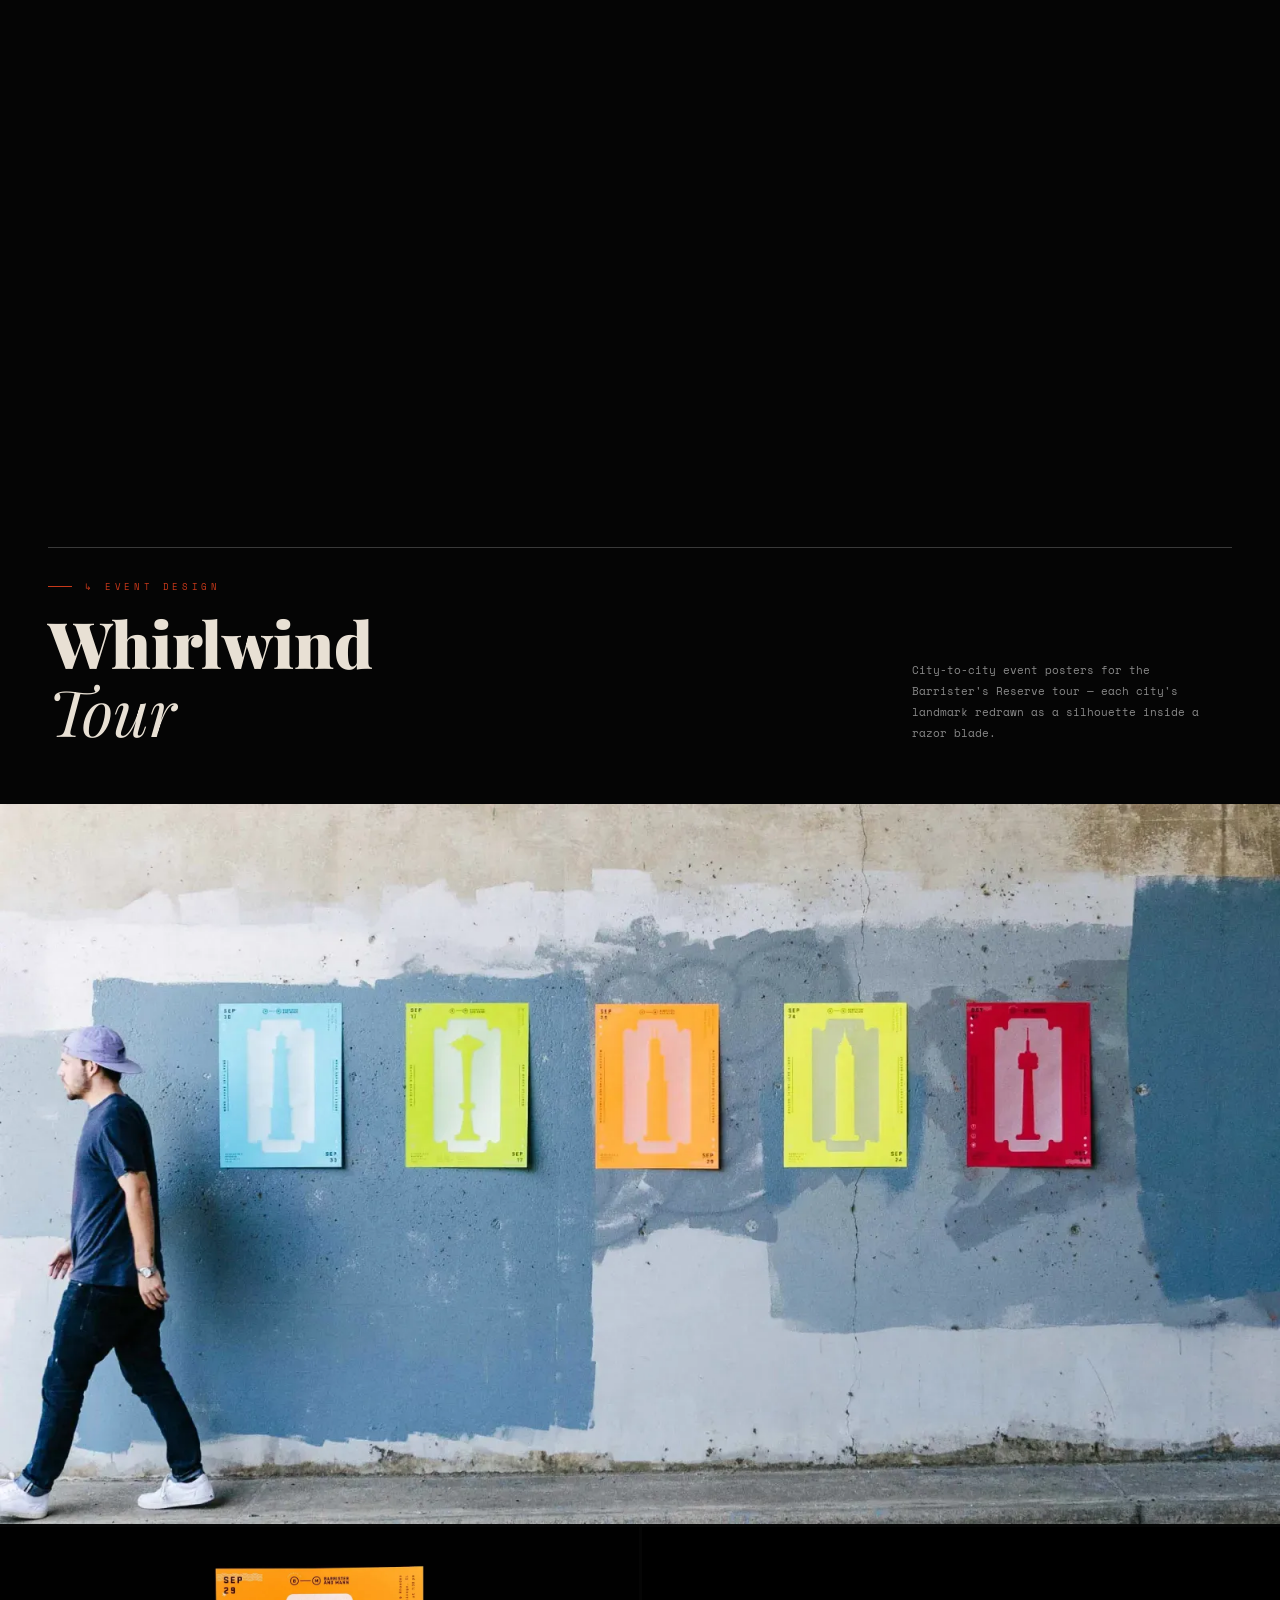
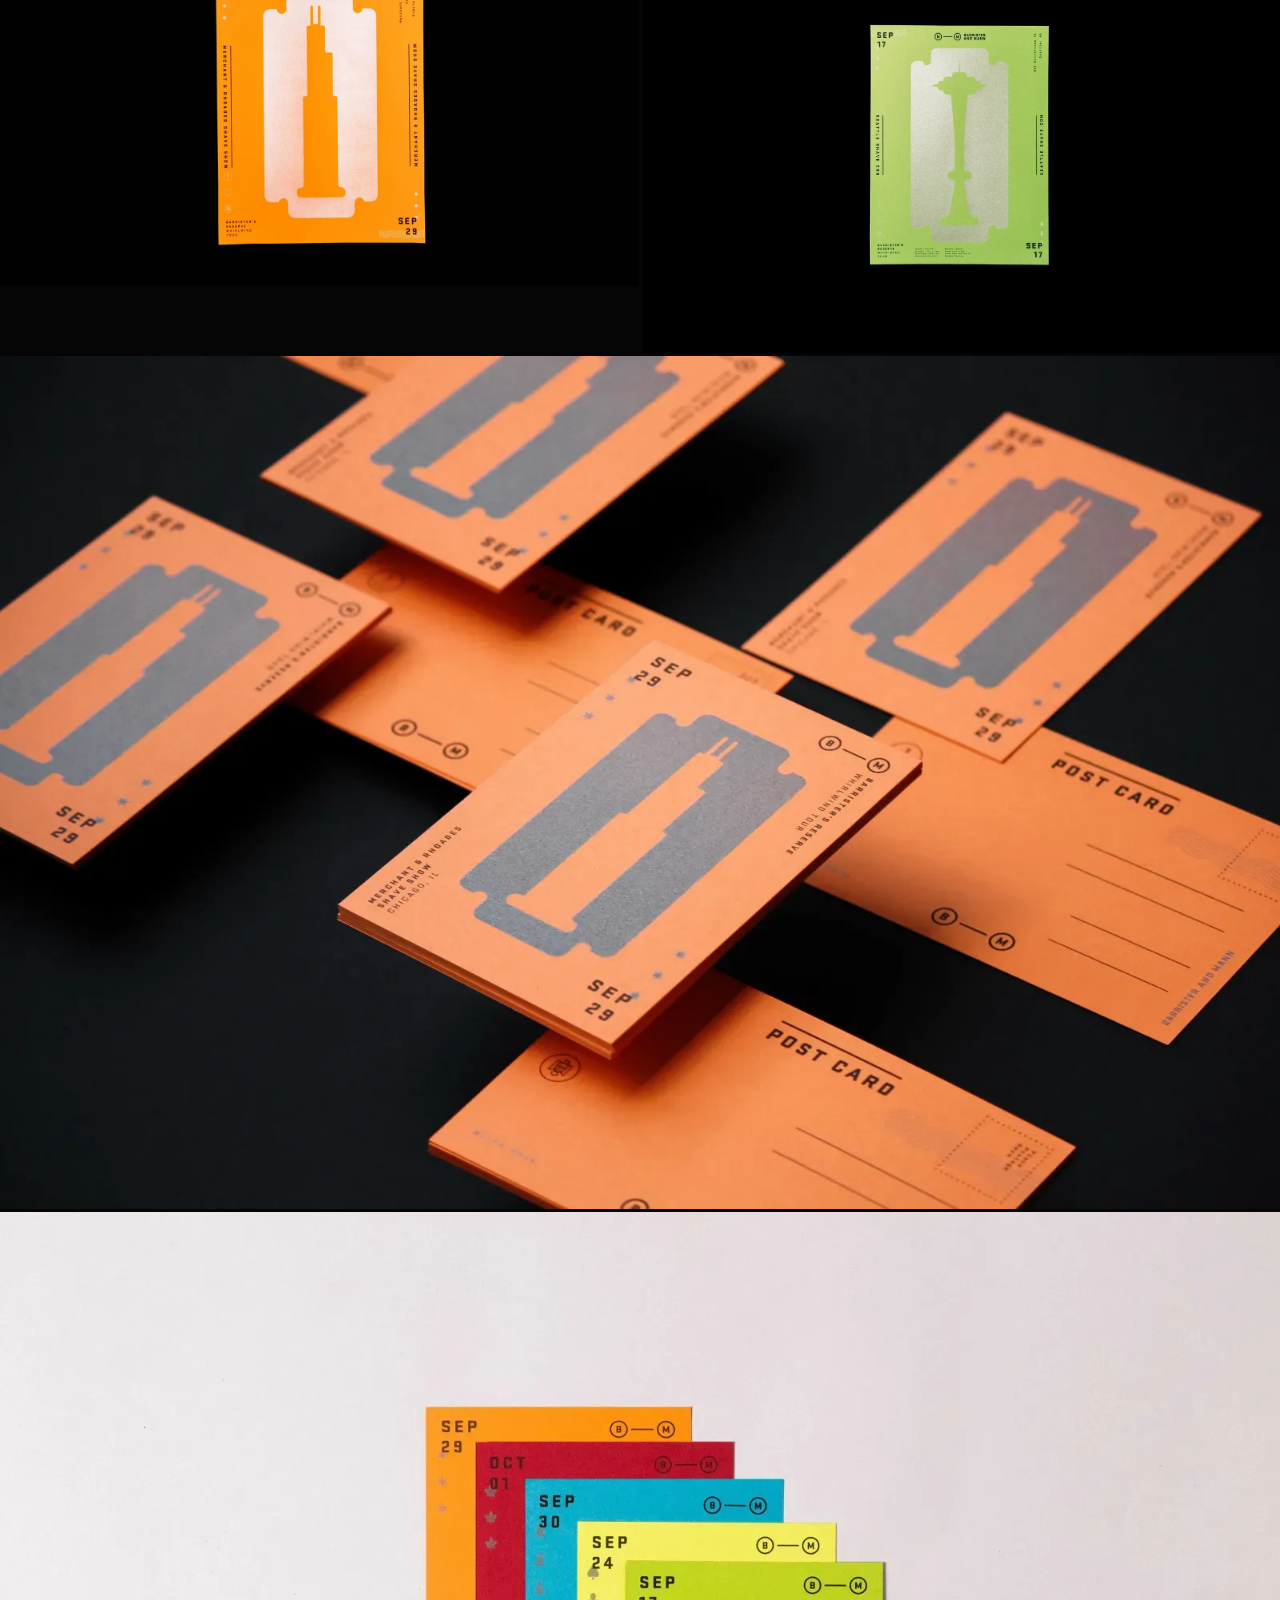
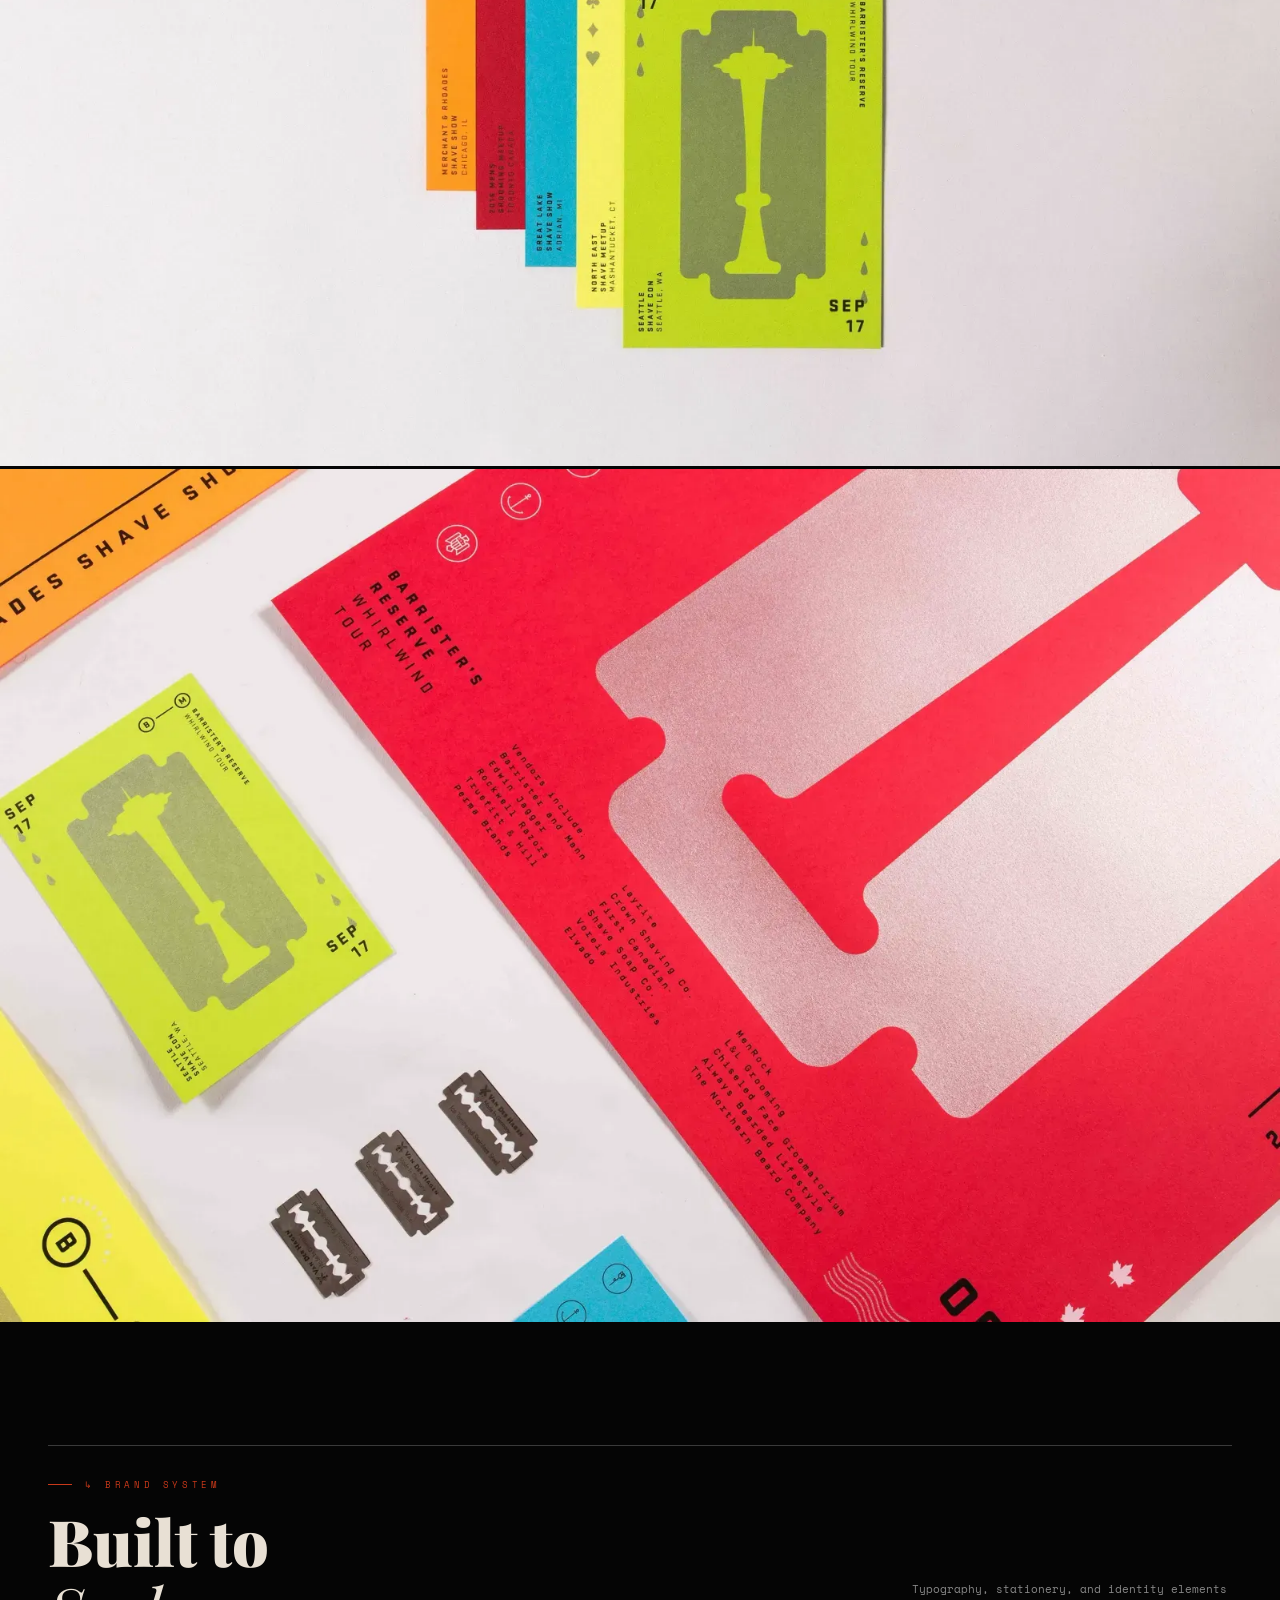
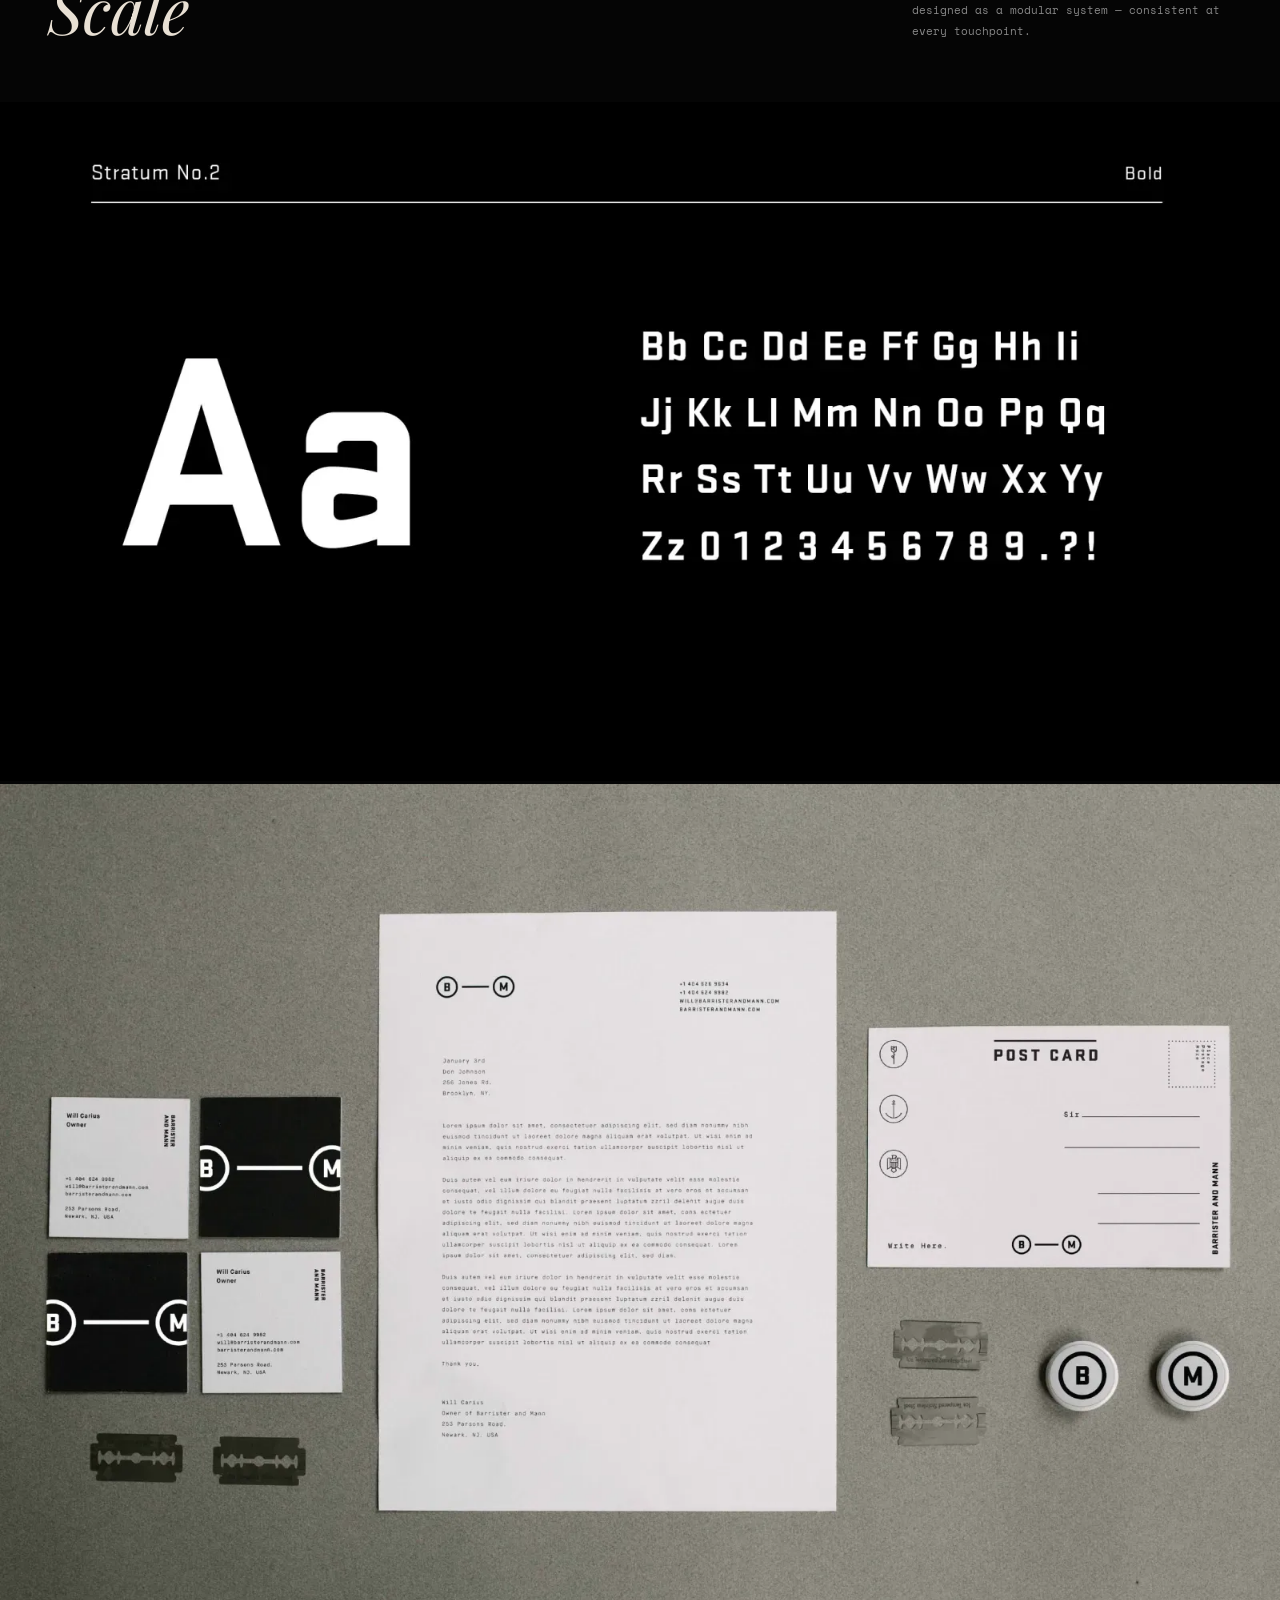
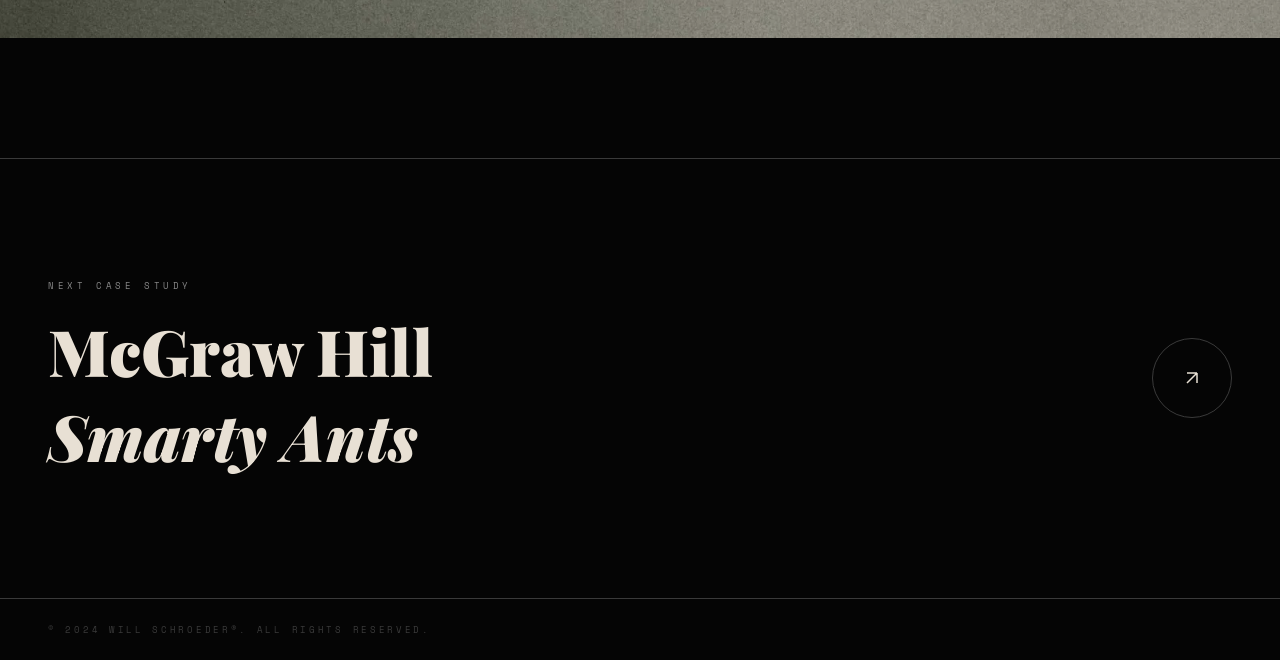
==== commit bba13a0f: "Make all B&M case study images full bleed Remove horizontal padding from .pad and .pad-sm so every i" ====
--- a/work/barrister-mann.html
+++ b/work/barrister-mann.html
@@ -42,8 +42,8 @@
 .section-title em{font-style:italic;font-weight:400;}
 .section-note{font-size:11px;line-height:1.9;color:var(--gray-light);max-width:320px;align-self:flex-end;}
 .full-img{width:100%;display:block;}
-.pad{padding:0 48px 120px;}
-.pad-sm{padding:0 48px 3px;}
+.pad{padding:0 0 120px;}
+.pad-sm{padding:0 0 3px;}
 .two-col{display:grid;grid-template-columns:1fr 1fr;gap:3px;}
 .three-col{display:grid;grid-template-columns:1fr 1fr 1fr;gap:3px;}
 
@@ -92,7 +92,7 @@
 @media(max-width:768px){
   nav{padding:20px 24px;}#hero{padding:0 24px 60px;}
   #overview{grid-template-columns:1fr;gap:40px;padding:80px 24px;}.overview-left{position:static;}
-  .pad,.pad-sm,#role,#next{padding-left:24px;padding-right:24px;}
+  #role,#next{padding-left:24px;padding-right:24px;}
   .role-grid,.two-col,.three-col{grid-template-columns:1fr;}
   #next{flex-direction:column;gap:40px;}
 }
@@ -108,7 +108,7 @@
 </nav>
 
 <section id="hero">
-  <div class="hero-bg" style="background-image:url('../assets/images/B%26M/689cd8c75850a53e1032d0e8_classics-p-1600.png');"></div>
+  <div class="hero-bg" style="background-image:url('../assets/images/BM/689cd8c75850a53e1032d0e8_classics-p-1600.png');"></div>
   <div class="hero-bg-overlay"></div>
   <div class="hero-scanlines"></div>
   <div class="hero-meta">
@@ -168,28 +168,28 @@
 
 <!-- Logo lockup full width -->
 <div class="pad-sm">
-  <img src="../assets/images/B%26M/689cd49fa2018342fde187bf_960a3f41896477.586dbfbce761a-p-1600.webp" alt="Barrister and Mann logo lockup" class="full-img reveal-img">
+  <img src="../assets/images/BM/689cd49fa2018342fde187bf_960a3f41896477.586dbfbce761a-p-1600.webp" alt="Barrister and Mann logo lockup" class="full-img reveal-img">
 </div>
 
 <!-- Packaging: Cologne Russe + Bay Rum -->
 <div class="pad-sm">
   <div class="two-col">
-    <img src="../assets/images/B%26M/689cd6890e5931bb81d5788a_2cfc1047063877.599335bd87789-p-1600.webp" alt="Cologne Russe — bottle and tin" class="full-img reveal-img">
-    <img src="../assets/images/B%26M/689cd68924e8b6cf0a14bf8a_26f36b47063877.599335bd883e4-p-1600.webp" alt="Bay Rum — bottle and tin" class="full-img reveal-img reveal-delay-1">
+    <img src="../assets/images/BM/689cd6890e5931bb81d5788a_2cfc1047063877.599335bd87789-p-1600.webp" alt="Cologne Russe — bottle and tin" class="full-img reveal-img">
+    <img src="../assets/images/BM/689cd68924e8b6cf0a14bf8a_26f36b47063877.599335bd883e4-p-1600.webp" alt="Bay Rum — bottle and tin" class="full-img reveal-img reveal-delay-1">
   </div>
 </div>
 
 <!-- Seville + Hallows -->
 <div class="pad-sm">
   <div class="two-col">
-    <img src="../assets/images/B%26M/689cd5dc96dcd96eb67698f5_6cf5c541896477.5993345fb32b3-p-1600.webp" alt="Seville — bottle and tin" class="full-img reveal-img">
-    <img src="../assets/images/B%26M/689cd9028ba51c180fc7b5d1_hallows-p-1600.png" alt="Hallows limited edition tins" class="full-img reveal-img reveal-delay-1">
+    <img src="../assets/images/BM/689cd5dc96dcd96eb67698f5_6cf5c541896477.5993345fb32b3-p-1600.webp" alt="Seville — bottle and tin" class="full-img reveal-img">
+    <img src="../assets/images/BM/689cd9028ba51c180fc7b5d1_hallows-p-1600.png" alt="Hallows limited edition tins" class="full-img reveal-img reveal-delay-1">
   </div>
 </div>
 
 <!-- 6-bottle classics lineup full width -->
 <div class="pad-sm">
-  <img src="../assets/images/B%26M/689cd8c75850a53e1032d0e8_classics-p-1600.png" alt="Barrister's Reserve aftershave collection" class="full-img reveal-img">
+  <img src="../assets/images/BM/689cd8c75850a53e1032d0e8_classics-p-1600.png" alt="Barrister's Reserve aftershave collection" class="full-img reveal-img">
 </div>
 
 <!-- Patent art classics bottles -->
@@ -198,7 +198,7 @@
     <div><div class="section-label">↳ The Classics Line</div><h2 class="section-title">Patent Art<br><em>Revisited</em></h2></div>
     <p class="section-note">Historical patent drawings etched onto amber glass — objects of craft, not just containers.</p>
   </div>
-  <img src="../assets/images/B%26M/689cd6d122f2378c82586ef3_9a79b341896477.59a83dc09b18b-p-1600.webp" alt="Barrister and Mann Classics patent art bottles" class="full-img reveal-img">
+  <img src="../assets/images/BM/689cd6d122f2378c82586ef3_9a79b341896477.59a83dc09b18b-p-1600.webp" alt="Barrister and Mann Classics patent art bottles" class="full-img reveal-img">
 </section>
 
 <!-- Event Design section -->
@@ -207,30 +207,30 @@
     <div><div class="section-label">↳ Event Design</div><h2 class="section-title">Whirlwind<br><em>Tour</em></h2></div>
     <p class="section-note">City-to-city event posters for the Barrister's Reserve tour — each city's landmark redrawn as a silhouette inside a razor blade.</p>
   </div>
-  <img src="../assets/images/B%26M/689cd775a91d0fc785f4315d_98980545702693.583a26285aefd-p-1600.webp" alt="Whirlwind Tour posters on wall" class="full-img reveal-img">
+  <img src="../assets/images/BM/689cd775a91d0fc785f4315d_98980545702693.583a26285aefd-p-1600.webp" alt="Whirlwind Tour posters on wall" class="full-img reveal-img">
 </section>
 
 <!-- Chicago + Seattle posters -->
 <div class="pad-sm">
   <div class="two-col">
-    <img src="../assets/images/B%26M/689cd790b5bf200810b61493_b2637545702693.5873039c3eda0-p-1600.webp" alt="Chicago Merchant and Rhoades Shave Show poster" class="full-img reveal-img">
-    <img src="../assets/images/B%26M/689cd71ec0679bfd2c8c90a3_30bcd541896477.5874edc495448-p-1600.webp" alt="Seattle Shave Con poster" class="full-img reveal-img reveal-delay-1">
+    <img src="../assets/images/BM/689cd790b5bf200810b61493_b2637545702693.5873039c3eda0-p-1600.webp" alt="Chicago Merchant and Rhoades Shave Show poster" class="full-img reveal-img">
+    <img src="../assets/images/BM/689cd71ec0679bfd2c8c90a3_30bcd541896477.5874edc495448-p-1600.webp" alt="Seattle Shave Con poster" class="full-img reveal-img reveal-delay-1">
   </div>
 </div>
 
 <!-- Orange postcards stacked -->
 <div class="pad-sm">
-  <img src="../assets/images/B%26M/689cd790120148bdd1f8f526_ff473c45702693.588ff9f20430e-p-1600.webp" alt="Chicago event postcards" class="full-img reveal-img">
+  <img src="../assets/images/BM/689cd790120148bdd1f8f526_ff473c45702693.588ff9f20430e-p-1600.webp" alt="Chicago event postcards" class="full-img reveal-img">
 </div>
 
 <!-- Fanned colorful postcards -->
 <div class="pad-sm">
-  <img src="../assets/images/B%26M/689cd7904059bc07fa995215_ba06f145702693.588827979838c-p-1600.webp" alt="Whirlwind Tour postcard series — full set" class="full-img reveal-img">
+  <img src="../assets/images/BM/689cd7904059bc07fa995215_ba06f145702693.588827979838c-p-1600.webp" alt="Whirlwind Tour postcard series — full set" class="full-img reveal-img">
 </div>
 
 <!-- Red poster detail -->
 <div class="pad-sm">
-  <img src="../assets/images/B%26M/689cd71e452a729e765cd489_514bc441896477.588826cf0d6d0-p-1600.webp" alt="Barrister's Reserve Whirlwind Tour poster detail" class="full-img reveal-img">
+  <img src="../assets/images/BM/689cd71e452a729e765cd489_514bc441896477.588826cf0d6d0-p-1600.webp" alt="Barrister's Reserve Whirlwind Tour poster detail" class="full-img reveal-img">
 </div>
 
 <!-- Brand System section -->
@@ -239,12 +239,12 @@
     <div><div class="section-label">↳ Brand System</div><h2 class="section-title">Built to<br><em>Scale</em></h2></div>
     <p class="section-note">Typography, stationery, and identity elements designed as a modular system — consistent at every touchpoint.</p>
   </div>
-  <img src="../assets/images/B%26M/689cd7dc90affe313e9d6e58_370f7d41896477.5874ec30d5b43-p-1600.webp" alt="Stratum No.2 Bold typeface — brand typography" class="full-img reveal-img">
+  <img src="../assets/images/BM/689cd7dc90affe313e9d6e58_370f7d41896477.5874ec30d5b43-p-1600.webp" alt="Stratum No.2 Bold typeface — brand typography" class="full-img reveal-img">
 </section>
 
 <!-- Stationery -->
 <div class="pad">
-  <img src="../assets/images/B%26M/689cd5c2eeff62ee60df176c_0441e141896477.588827fe960d5-p-1600.webp" alt="Barrister and Mann stationery system" class="full-img reveal-img">
+  <img src="../assets/images/BM/689cd5c2eeff62ee60df176c_0441e141896477.588827fe960d5-p-1600.webp" alt="Barrister and Mann stationery system" class="full-img reveal-img">
 </div>
 
 <section id="next">
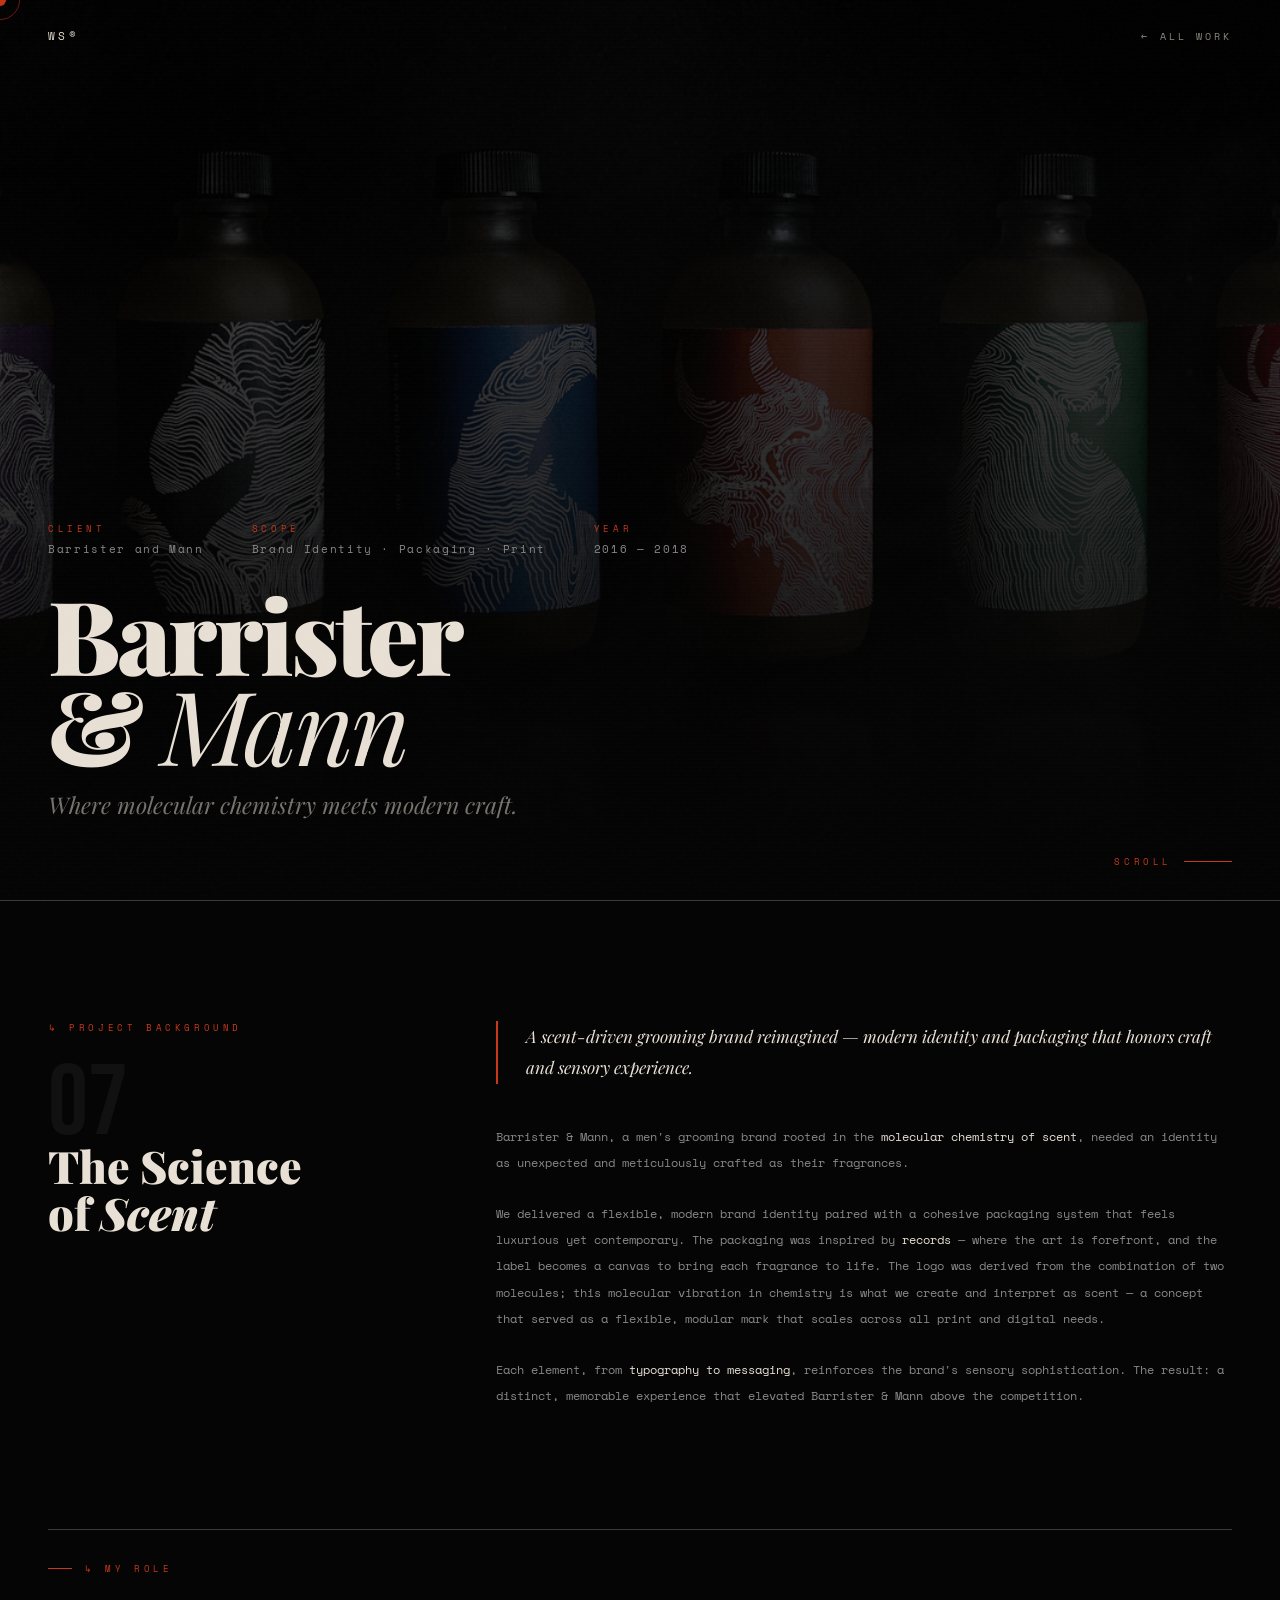
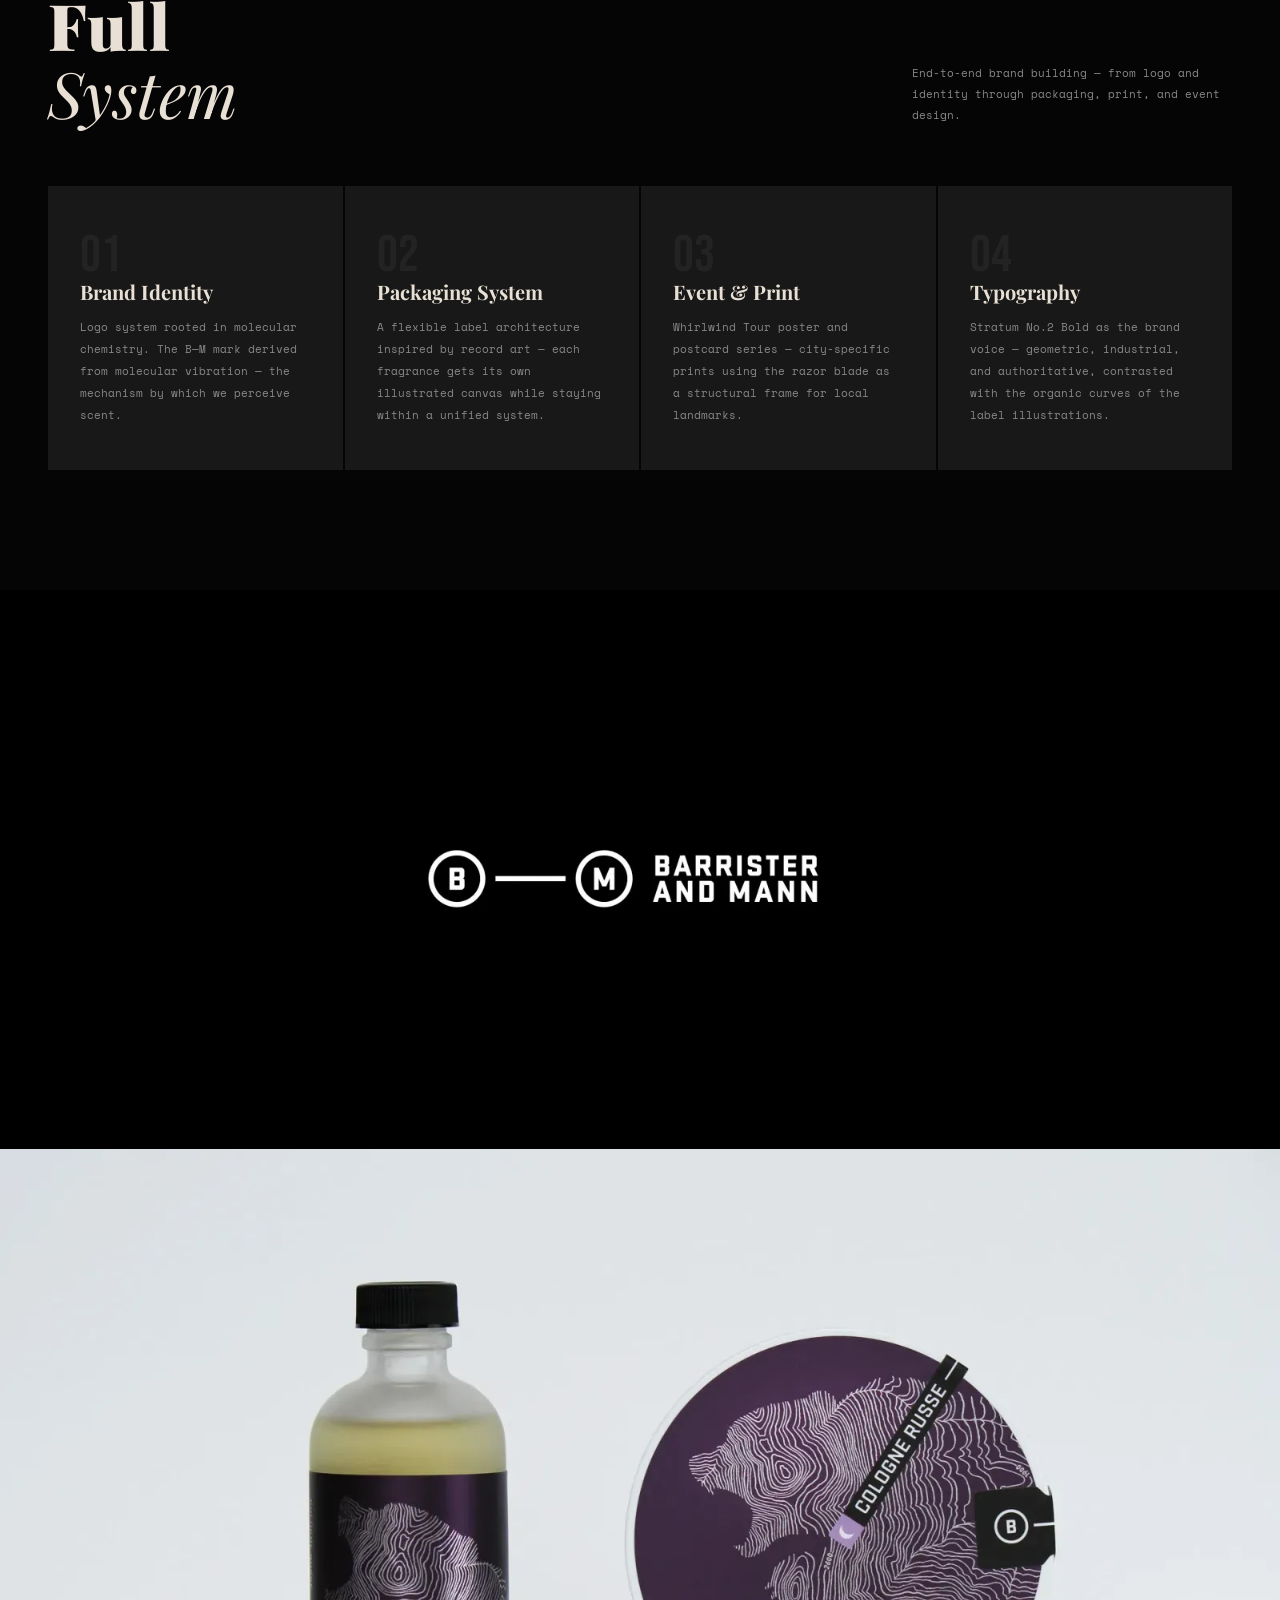
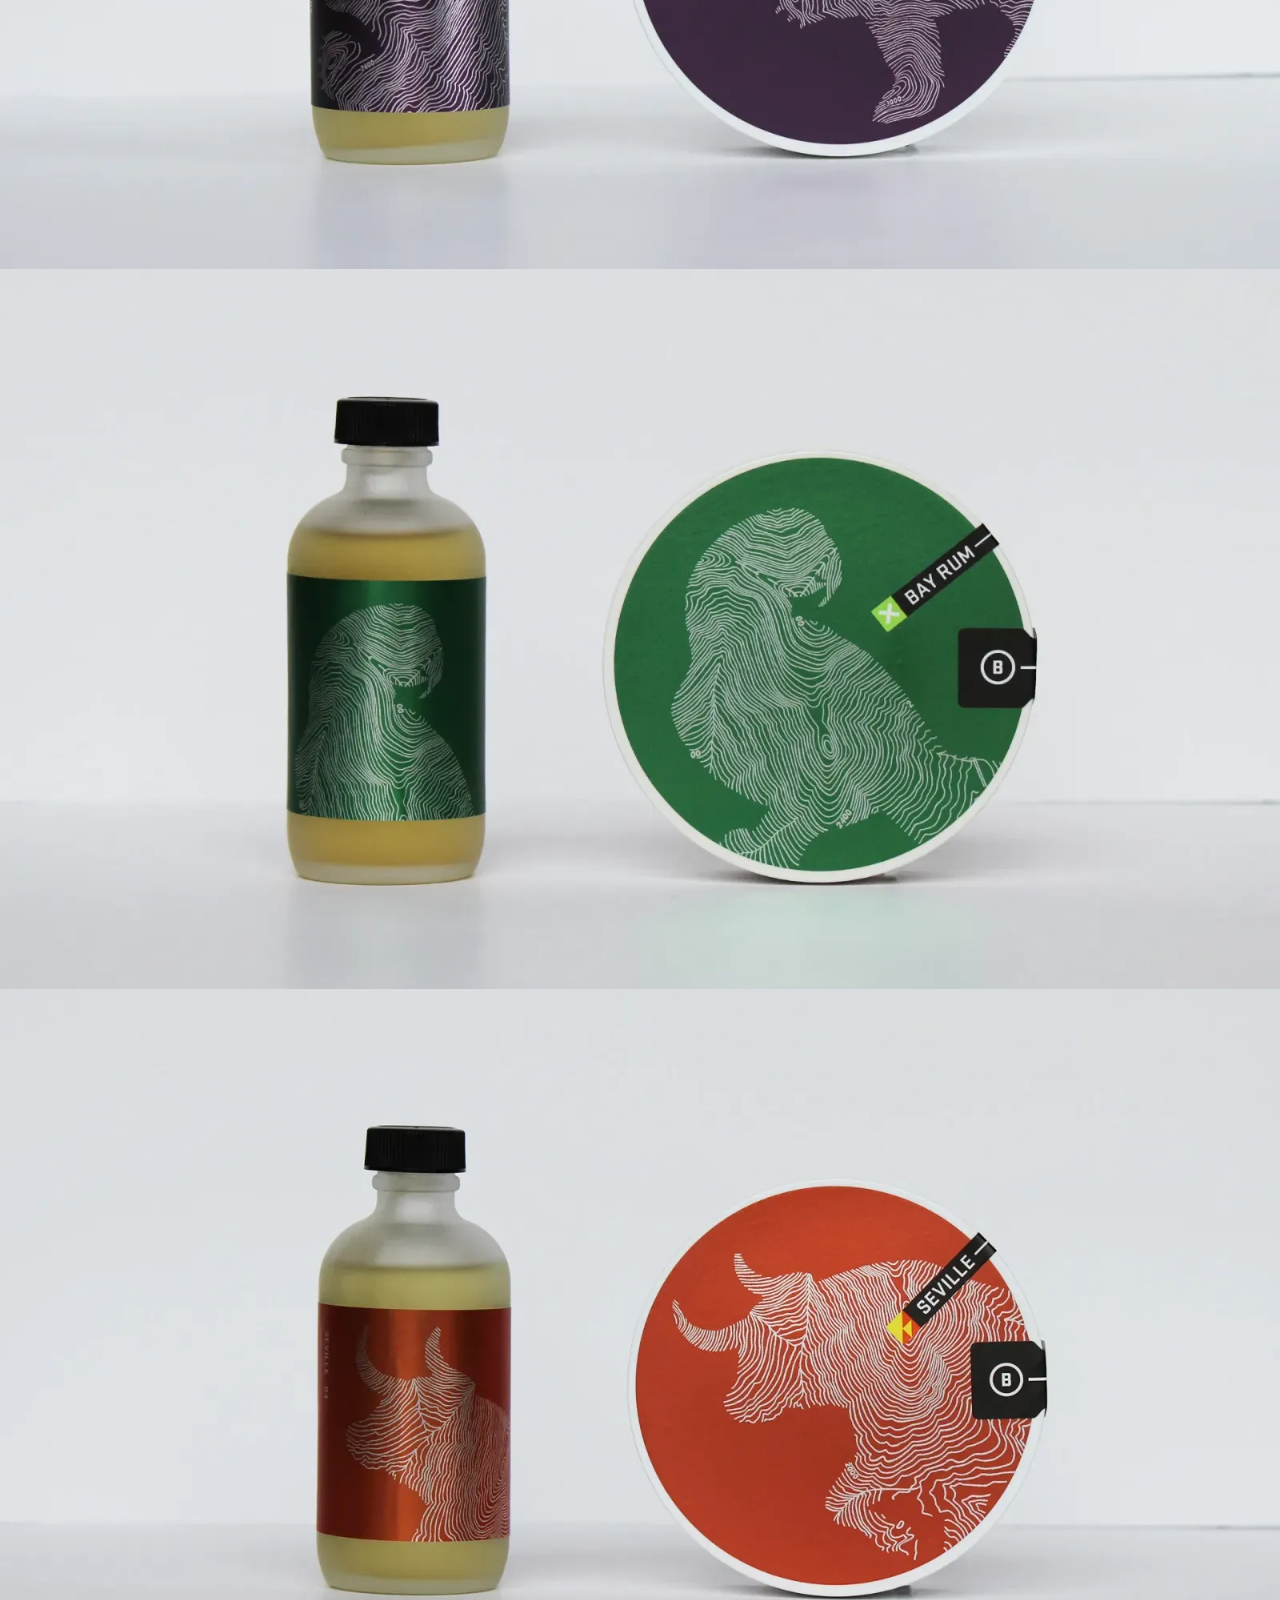
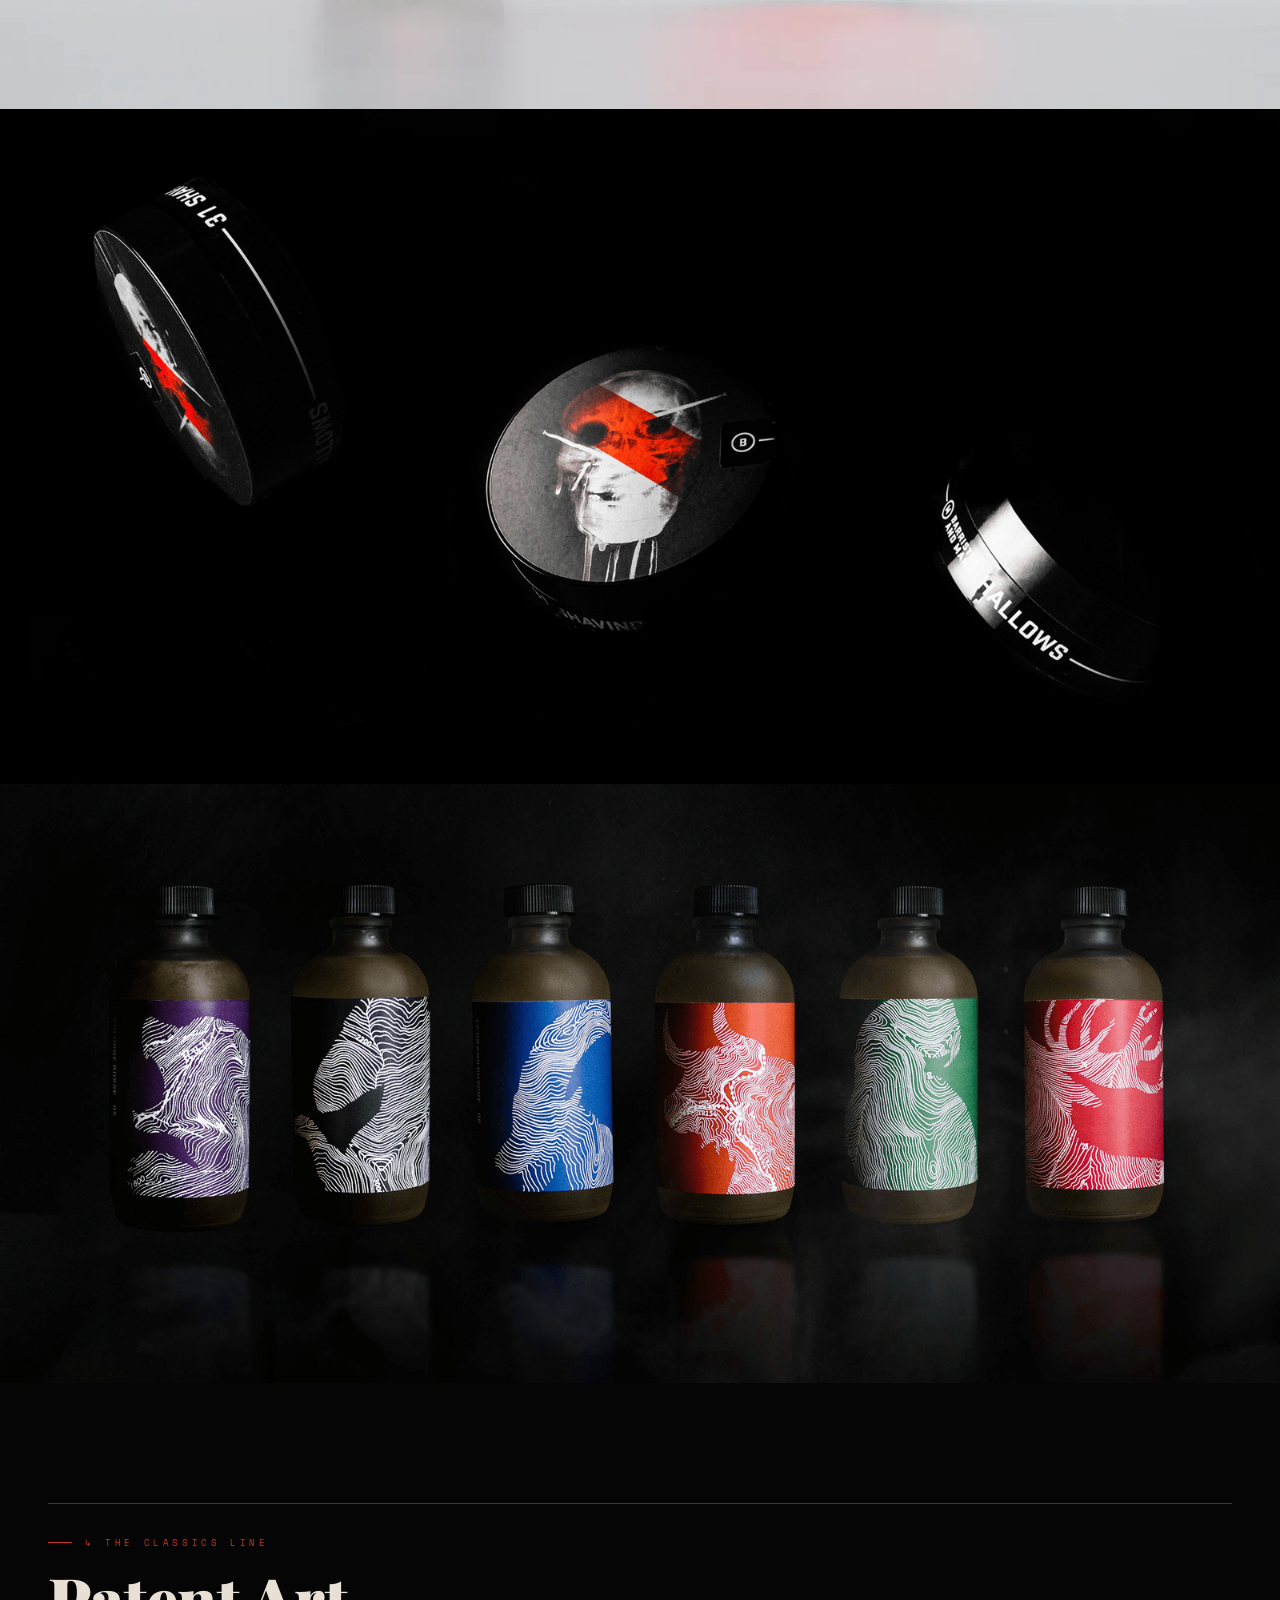
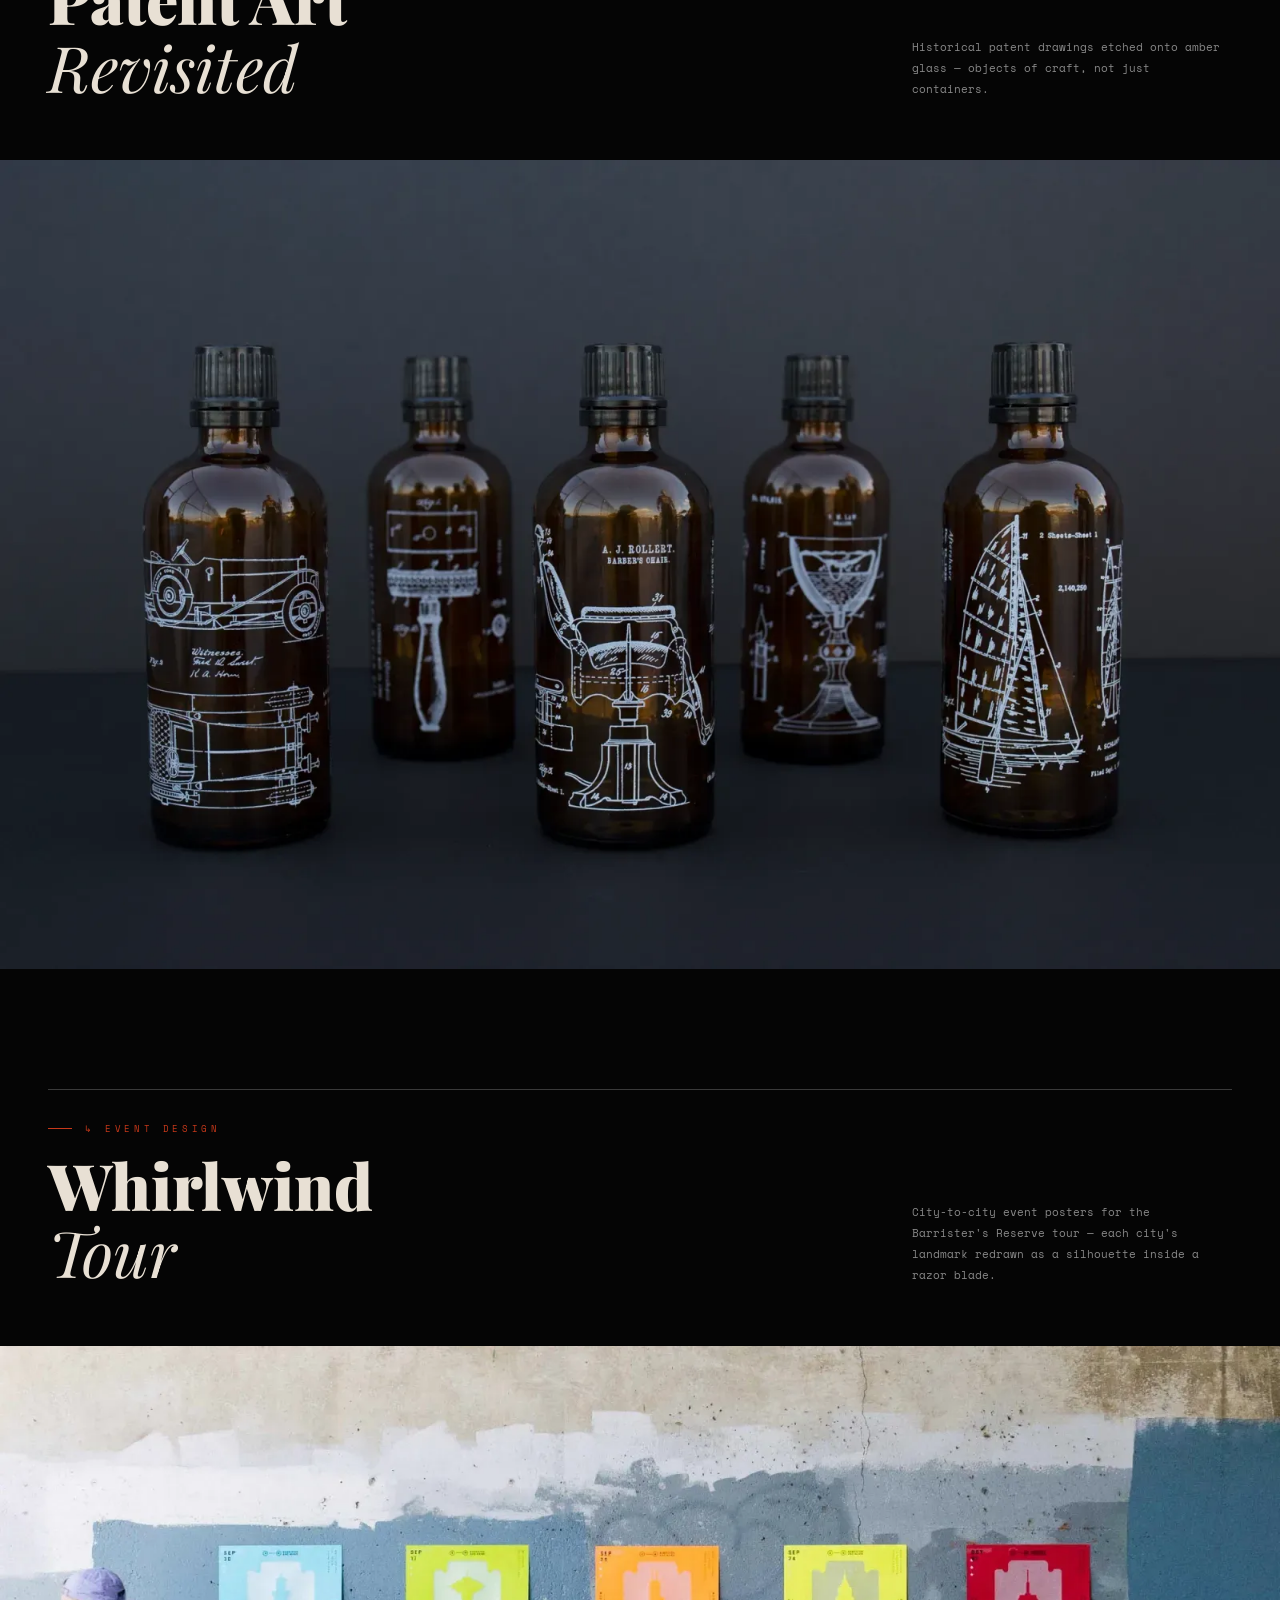
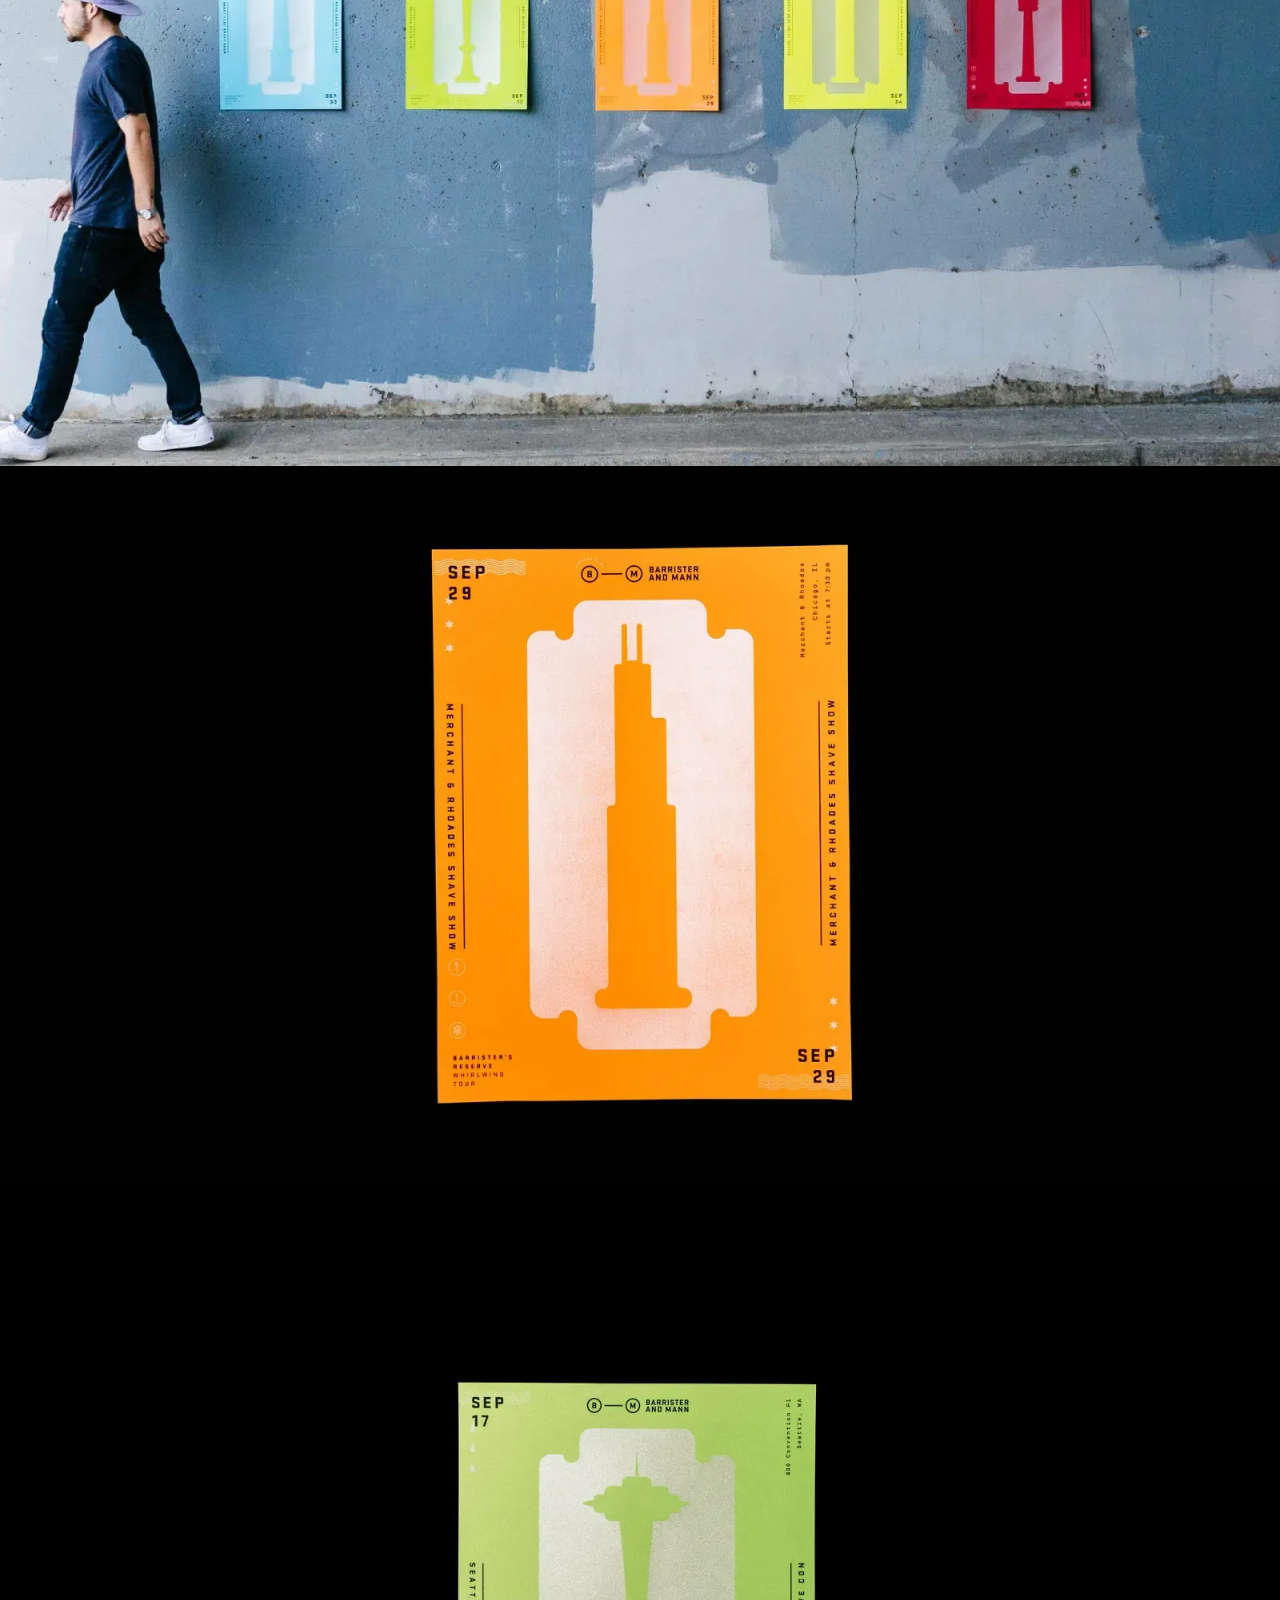
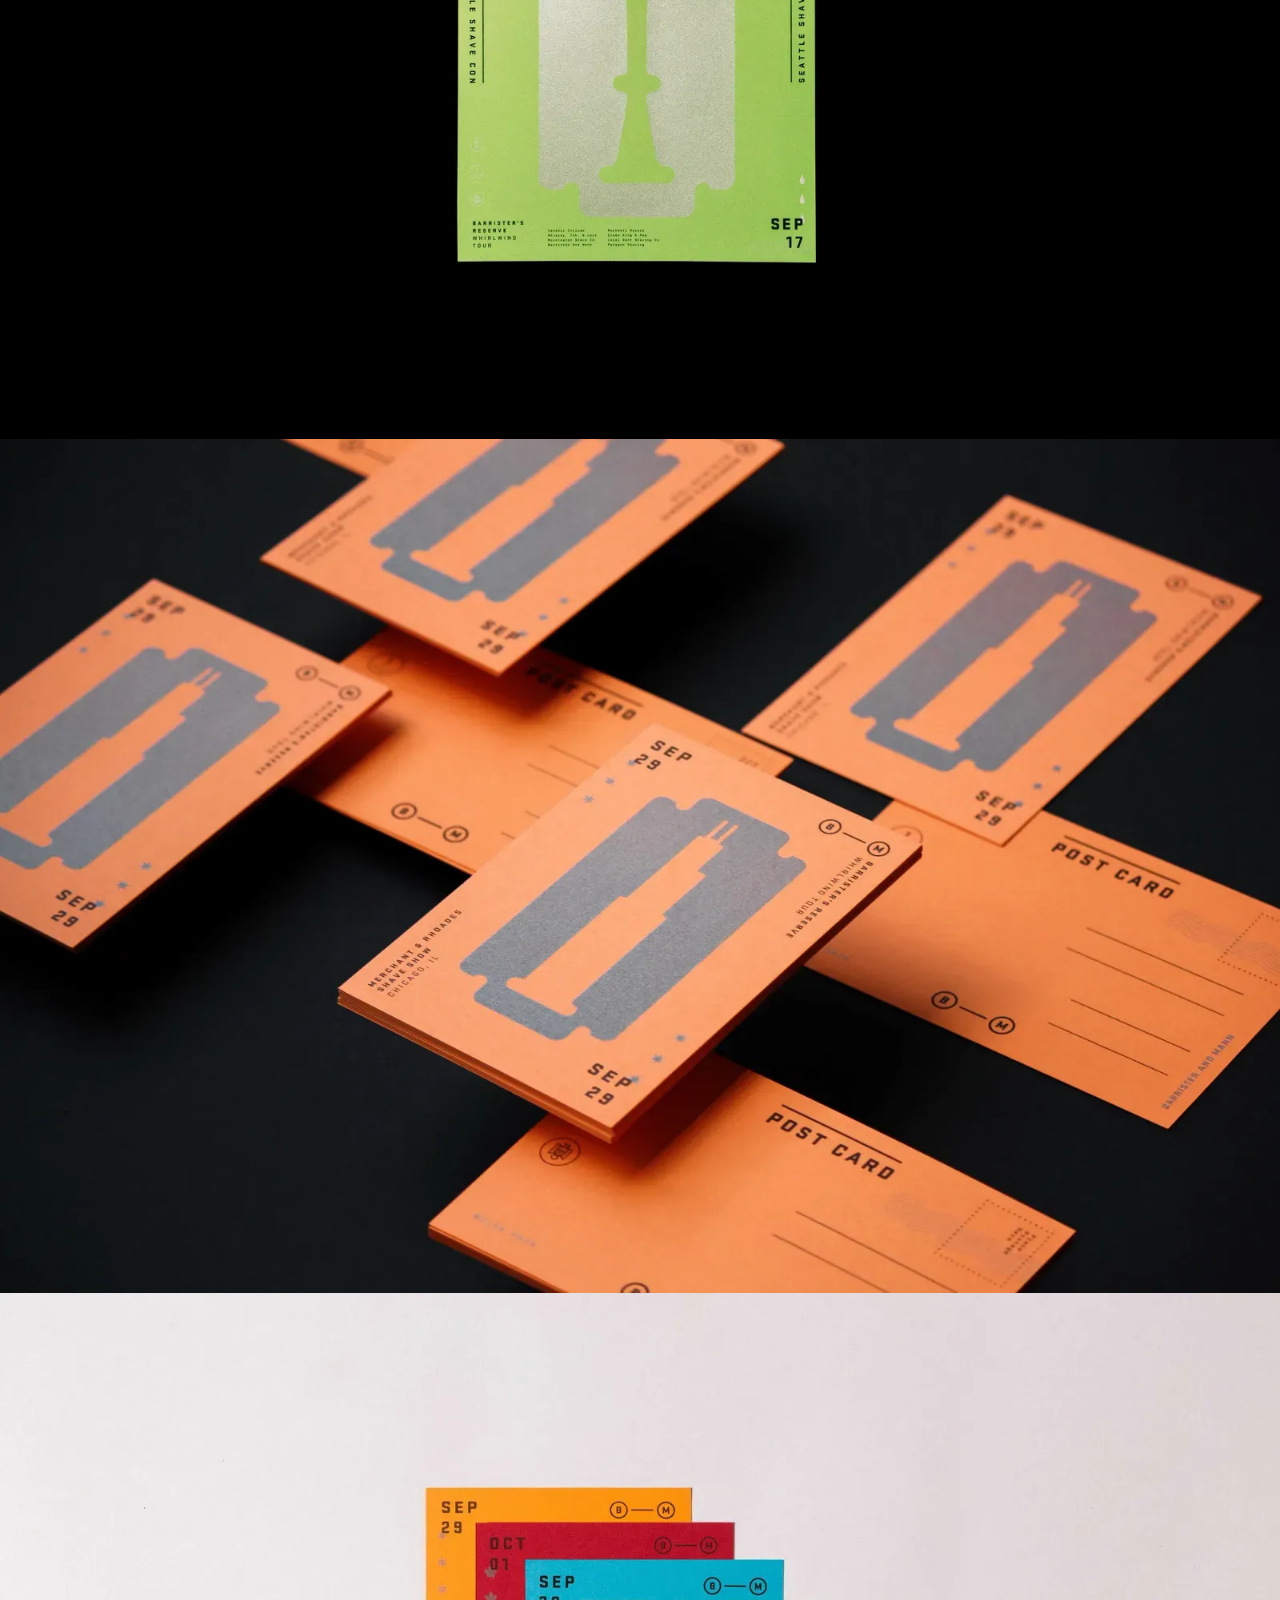
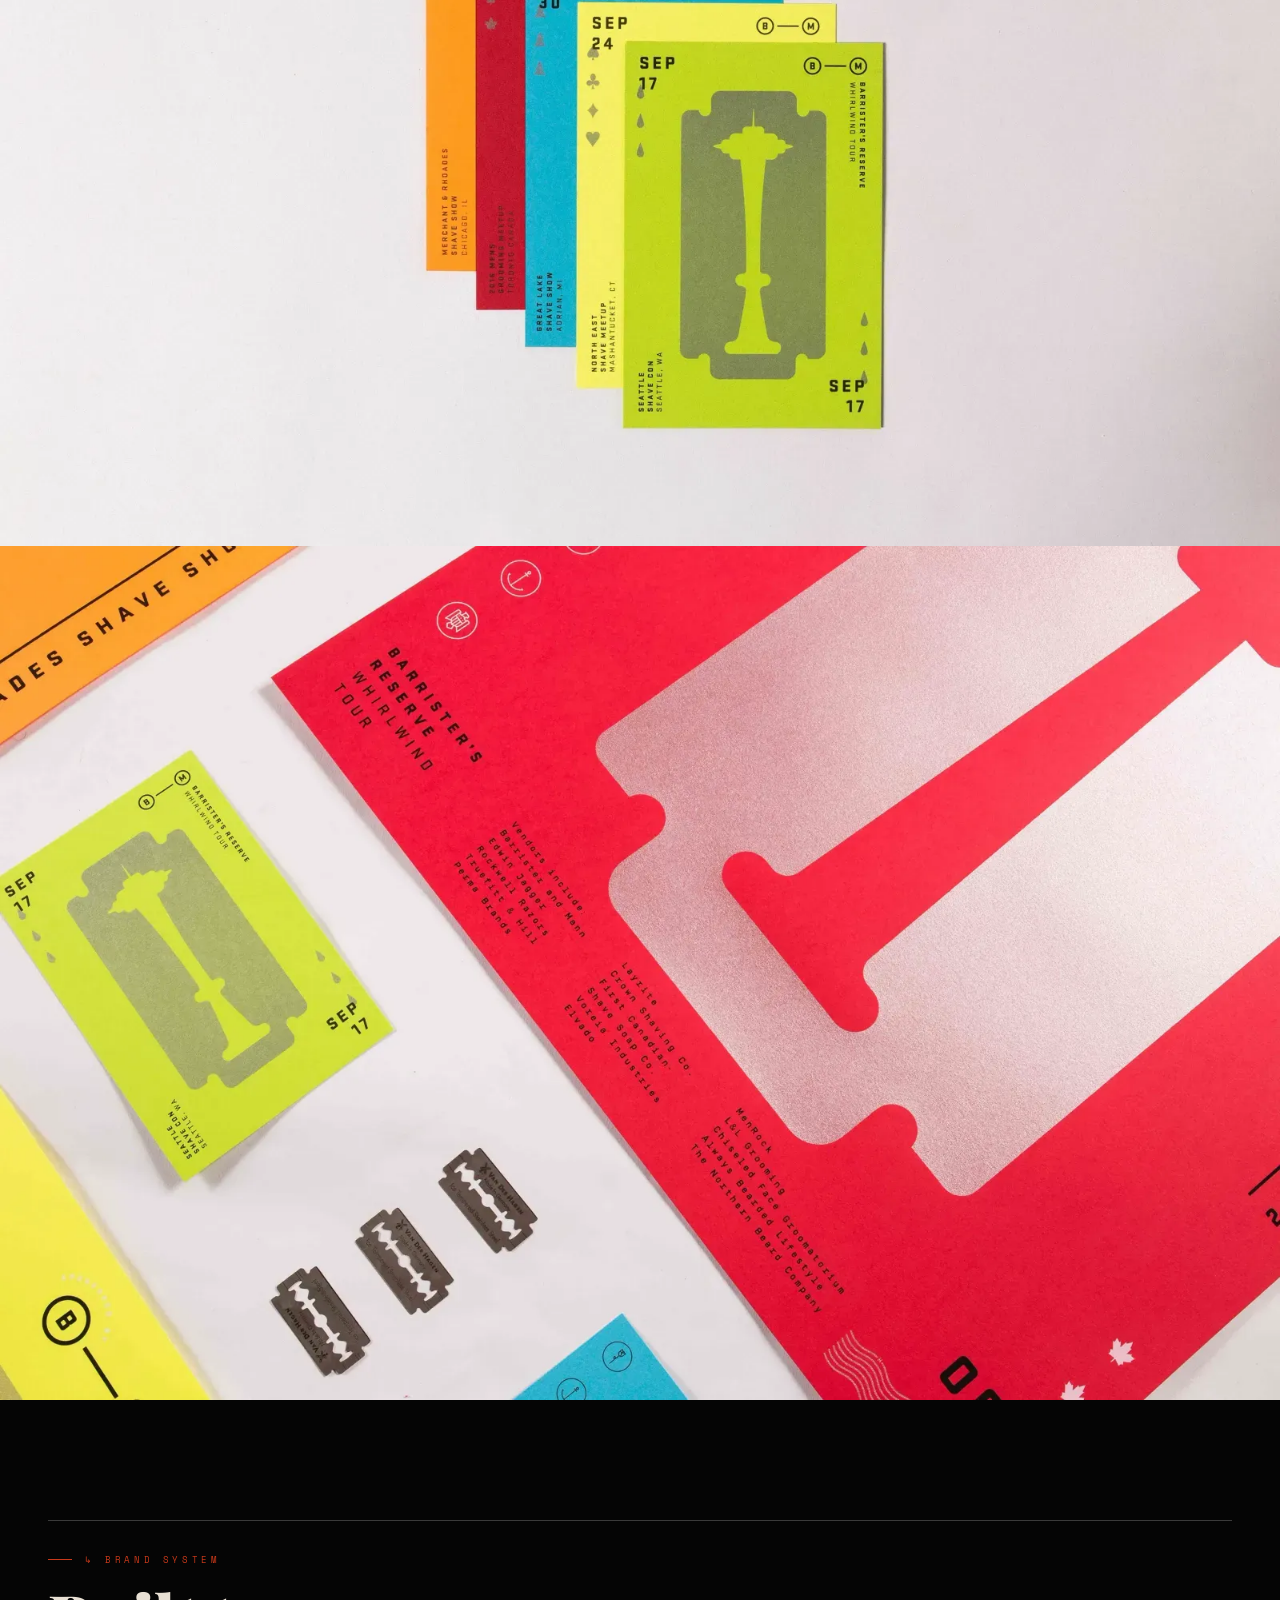
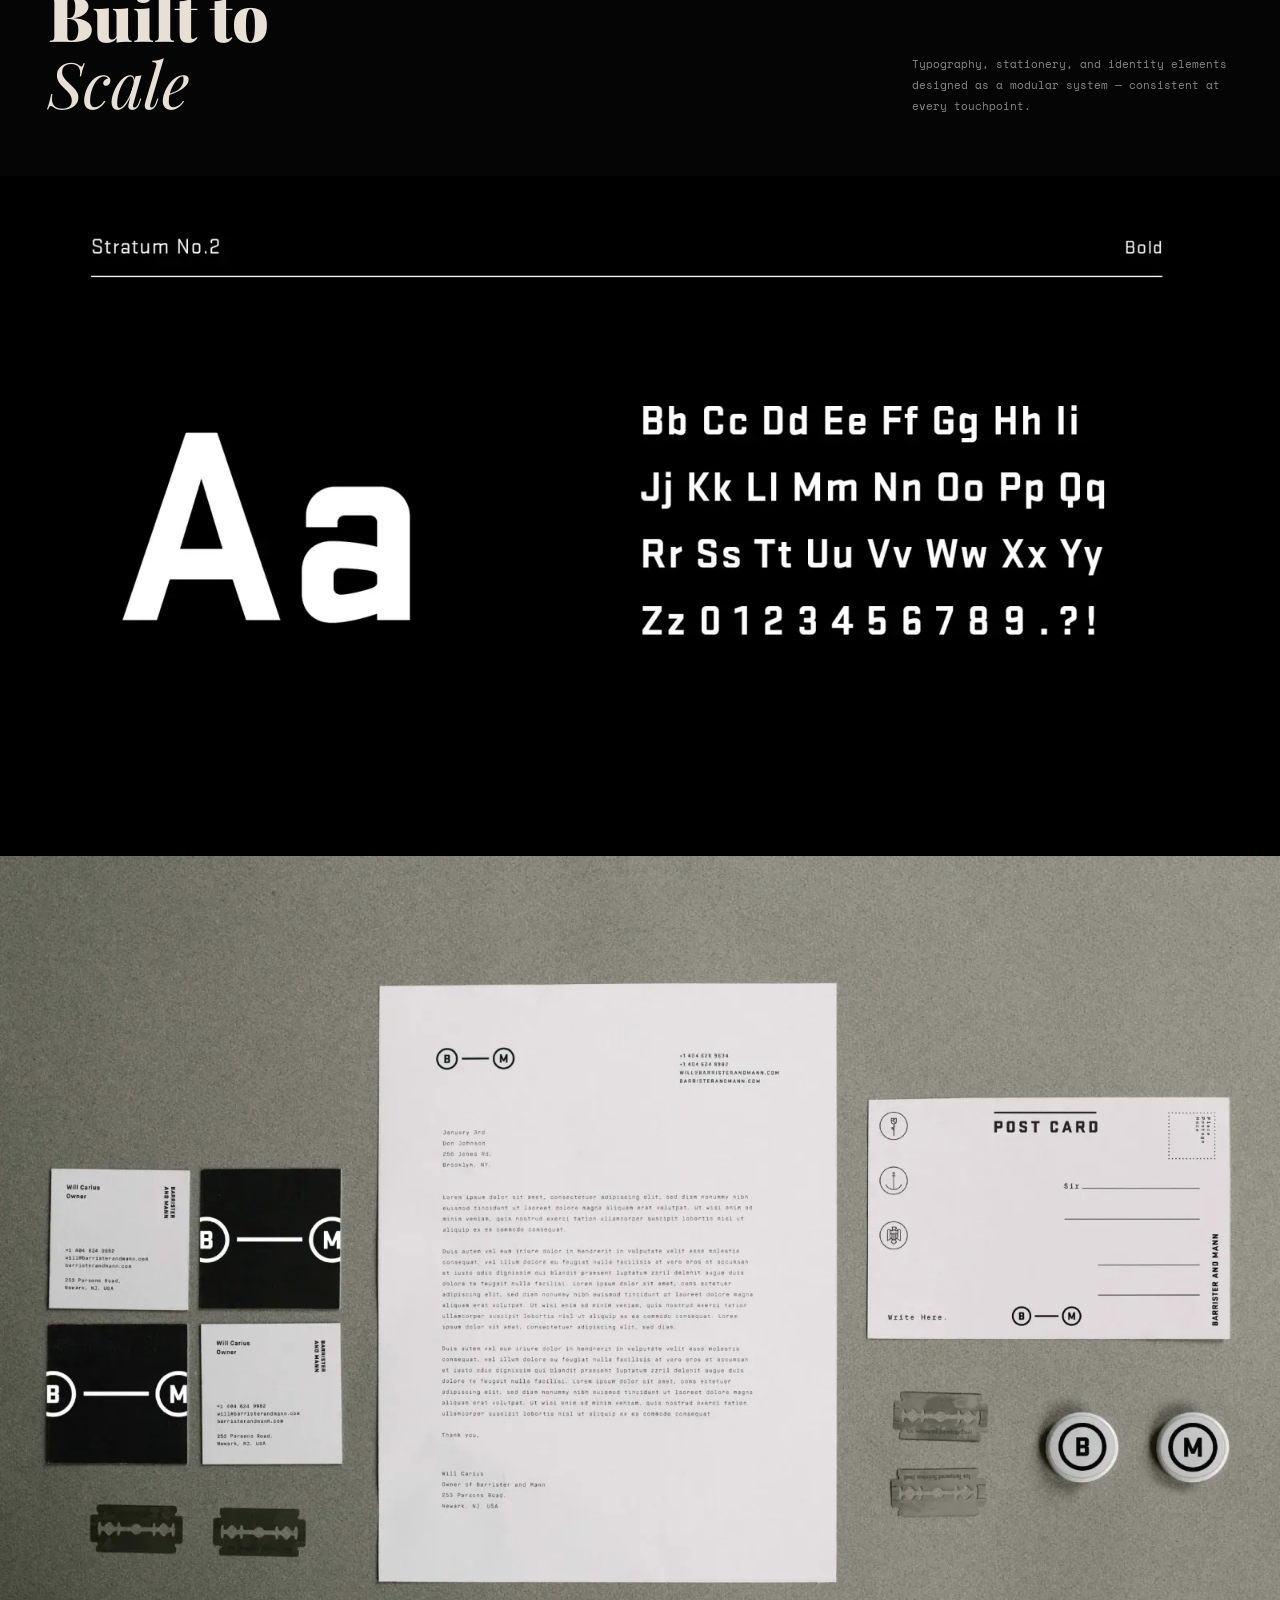
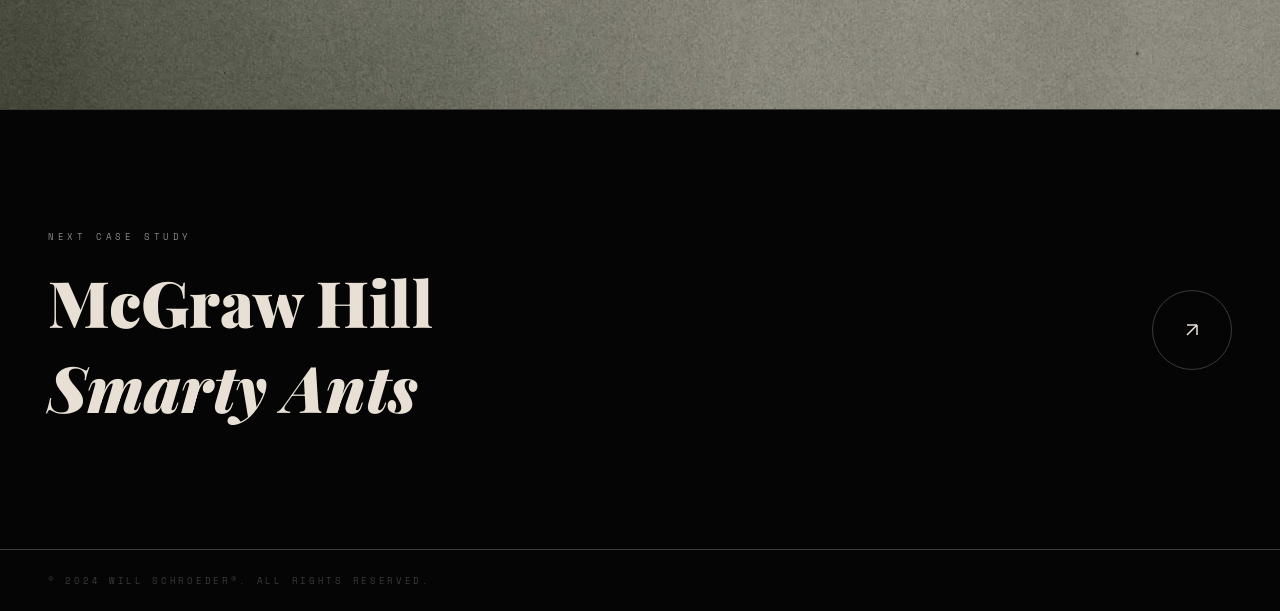
==== commit 36e0ff26: "Make all B&M images truly full width — remove all grid wrappers Every image now sits directly in the" ====
--- a/work/barrister-mann.html
+++ b/work/barrister-mann.html
@@ -166,86 +166,42 @@
   </div>
 </section>
 
-<!-- Logo lockup full width -->
-<div class="pad-sm">
-  <img src="../assets/images/BM/689cd49fa2018342fde187bf_960a3f41896477.586dbfbce761a-p-1600.webp" alt="Barrister and Mann logo lockup" class="full-img reveal-img">
-</div>
-
-<!-- Packaging: Cologne Russe + Bay Rum -->
-<div class="pad-sm">
-  <div class="two-col">
-    <img src="../assets/images/BM/689cd6890e5931bb81d5788a_2cfc1047063877.599335bd87789-p-1600.webp" alt="Cologne Russe — bottle and tin" class="full-img reveal-img">
-    <img src="../assets/images/BM/689cd68924e8b6cf0a14bf8a_26f36b47063877.599335bd883e4-p-1600.webp" alt="Bay Rum — bottle and tin" class="full-img reveal-img reveal-delay-1">
-  </div>
-</div>
-
-<!-- Seville + Hallows -->
-<div class="pad-sm">
-  <div class="two-col">
-    <img src="../assets/images/BM/689cd5dc96dcd96eb67698f5_6cf5c541896477.5993345fb32b3-p-1600.webp" alt="Seville — bottle and tin" class="full-img reveal-img">
-    <img src="../assets/images/BM/689cd9028ba51c180fc7b5d1_hallows-p-1600.png" alt="Hallows limited edition tins" class="full-img reveal-img reveal-delay-1">
-  </div>
-</div>
-
-<!-- 6-bottle classics lineup full width -->
-<div class="pad-sm">
-  <img src="../assets/images/BM/689cd8c75850a53e1032d0e8_classics-p-1600.png" alt="Barrister's Reserve aftershave collection" class="full-img reveal-img">
-</div>
-
-<!-- Patent art classics bottles -->
-<section class="pad-sm">
-  <div class="section-header reveal" style="margin:80px 48px 60px;border-top:1px solid var(--gray);padding-top:32px;">
+<img src="../assets/images/BM/689cd49fa2018342fde187bf_960a3f41896477.586dbfbce761a-p-1600.webp" alt="Barrister and Mann logo lockup" class="full-img reveal-img">
+<img src="../assets/images/BM/689cd6890e5931bb81d5788a_2cfc1047063877.599335bd87789-p-1600.webp" alt="Cologne Russe — bottle and tin" class="full-img reveal-img">
+<img src="../assets/images/BM/689cd68924e8b6cf0a14bf8a_26f36b47063877.599335bd883e4-p-1600.webp" alt="Bay Rum — bottle and tin" class="full-img reveal-img">
+<img src="../assets/images/BM/689cd5dc96dcd96eb67698f5_6cf5c541896477.5993345fb32b3-p-1600.webp" alt="Seville — bottle and tin" class="full-img reveal-img">
+<img src="../assets/images/BM/689cd9028ba51c180fc7b5d1_hallows-p-1600.png" alt="Hallows limited edition tins" class="full-img reveal-img">
+<img src="../assets/images/BM/689cd8c75850a53e1032d0e8_classics-p-1600.png" alt="Barrister's Reserve aftershave collection" class="full-img reveal-img">
+
+<section style="margin:120px 0 0;">
+  <div class="section-header reveal" style="margin:0 48px 60px;border-top:1px solid var(--gray);padding-top:32px;">
     <div><div class="section-label">↳ The Classics Line</div><h2 class="section-title">Patent Art<br><em>Revisited</em></h2></div>
     <p class="section-note">Historical patent drawings etched onto amber glass — objects of craft, not just containers.</p>
   </div>
-  <img src="../assets/images/BM/689cd6d122f2378c82586ef3_9a79b341896477.59a83dc09b18b-p-1600.webp" alt="Barrister and Mann Classics patent art bottles" class="full-img reveal-img">
-</section>
-
-<!-- Event Design section -->
-<section class="pad-sm" style="margin-top:120px;">
+</section>
+<img src="../assets/images/BM/689cd6d122f2378c82586ef3_9a79b341896477.59a83dc09b18b-p-1600.webp" alt="Barrister and Mann Classics patent art bottles" class="full-img reveal-img">
+
+<section style="margin:120px 0 0;">
   <div class="section-header reveal" style="margin:0 48px 60px;border-top:1px solid var(--gray);padding-top:32px;">
     <div><div class="section-label">↳ Event Design</div><h2 class="section-title">Whirlwind<br><em>Tour</em></h2></div>
     <p class="section-note">City-to-city event posters for the Barrister's Reserve tour — each city's landmark redrawn as a silhouette inside a razor blade.</p>
   </div>
-  <img src="../assets/images/BM/689cd775a91d0fc785f4315d_98980545702693.583a26285aefd-p-1600.webp" alt="Whirlwind Tour posters on wall" class="full-img reveal-img">
-</section>
-
-<!-- Chicago + Seattle posters -->
-<div class="pad-sm">
-  <div class="two-col">
-    <img src="../assets/images/BM/689cd790b5bf200810b61493_b2637545702693.5873039c3eda0-p-1600.webp" alt="Chicago Merchant and Rhoades Shave Show poster" class="full-img reveal-img">
-    <img src="../assets/images/BM/689cd71ec0679bfd2c8c90a3_30bcd541896477.5874edc495448-p-1600.webp" alt="Seattle Shave Con poster" class="full-img reveal-img reveal-delay-1">
-  </div>
-</div>
-
-<!-- Orange postcards stacked -->
-<div class="pad-sm">
-  <img src="../assets/images/BM/689cd790120148bdd1f8f526_ff473c45702693.588ff9f20430e-p-1600.webp" alt="Chicago event postcards" class="full-img reveal-img">
-</div>
-
-<!-- Fanned colorful postcards -->
-<div class="pad-sm">
-  <img src="../assets/images/BM/689cd7904059bc07fa995215_ba06f145702693.588827979838c-p-1600.webp" alt="Whirlwind Tour postcard series — full set" class="full-img reveal-img">
-</div>
-
-<!-- Red poster detail -->
-<div class="pad-sm">
-  <img src="../assets/images/BM/689cd71e452a729e765cd489_514bc441896477.588826cf0d6d0-p-1600.webp" alt="Barrister's Reserve Whirlwind Tour poster detail" class="full-img reveal-img">
-</div>
-
-<!-- Brand System section -->
-<section class="pad-sm" style="margin-top:120px;">
+</section>
+<img src="../assets/images/BM/689cd775a91d0fc785f4315d_98980545702693.583a26285aefd-p-1600.webp" alt="Whirlwind Tour posters on wall" class="full-img reveal-img">
+<img src="../assets/images/BM/689cd790b5bf200810b61493_b2637545702693.5873039c3eda0-p-1600.webp" alt="Chicago Merchant and Rhoades Shave Show poster" class="full-img reveal-img">
+<img src="../assets/images/BM/689cd71ec0679bfd2c8c90a3_30bcd541896477.5874edc495448-p-1600.webp" alt="Seattle Shave Con poster" class="full-img reveal-img">
+<img src="../assets/images/BM/689cd790120148bdd1f8f526_ff473c45702693.588ff9f20430e-p-1600.webp" alt="Chicago event postcards" class="full-img reveal-img">
+<img src="../assets/images/BM/689cd7904059bc07fa995215_ba06f145702693.588827979838c-p-1600.webp" alt="Whirlwind Tour postcard series — full set" class="full-img reveal-img">
+<img src="../assets/images/BM/689cd71e452a729e765cd489_514bc441896477.588826cf0d6d0-p-1600.webp" alt="Barrister's Reserve Whirlwind Tour poster detail" class="full-img reveal-img">
+
+<section style="margin:120px 0 0;">
   <div class="section-header reveal" style="margin:0 48px 60px;border-top:1px solid var(--gray);padding-top:32px;">
     <div><div class="section-label">↳ Brand System</div><h2 class="section-title">Built to<br><em>Scale</em></h2></div>
     <p class="section-note">Typography, stationery, and identity elements designed as a modular system — consistent at every touchpoint.</p>
   </div>
-  <img src="../assets/images/BM/689cd7dc90affe313e9d6e58_370f7d41896477.5874ec30d5b43-p-1600.webp" alt="Stratum No.2 Bold typeface — brand typography" class="full-img reveal-img">
-</section>
-
-<!-- Stationery -->
-<div class="pad">
-  <img src="../assets/images/BM/689cd5c2eeff62ee60df176c_0441e141896477.588827fe960d5-p-1600.webp" alt="Barrister and Mann stationery system" class="full-img reveal-img">
-</div>
+</section>
+<img src="../assets/images/BM/689cd7dc90affe313e9d6e58_370f7d41896477.5874ec30d5b43-p-1600.webp" alt="Stratum No.2 Bold typeface — brand typography" class="full-img reveal-img">
+<img src="../assets/images/BM/689cd5c2eeff62ee60df176c_0441e141896477.588827fe960d5-p-1600.webp" alt="Barrister and Mann stationery system" class="full-img reveal-img">
 
 <section id="next">
   <div>
